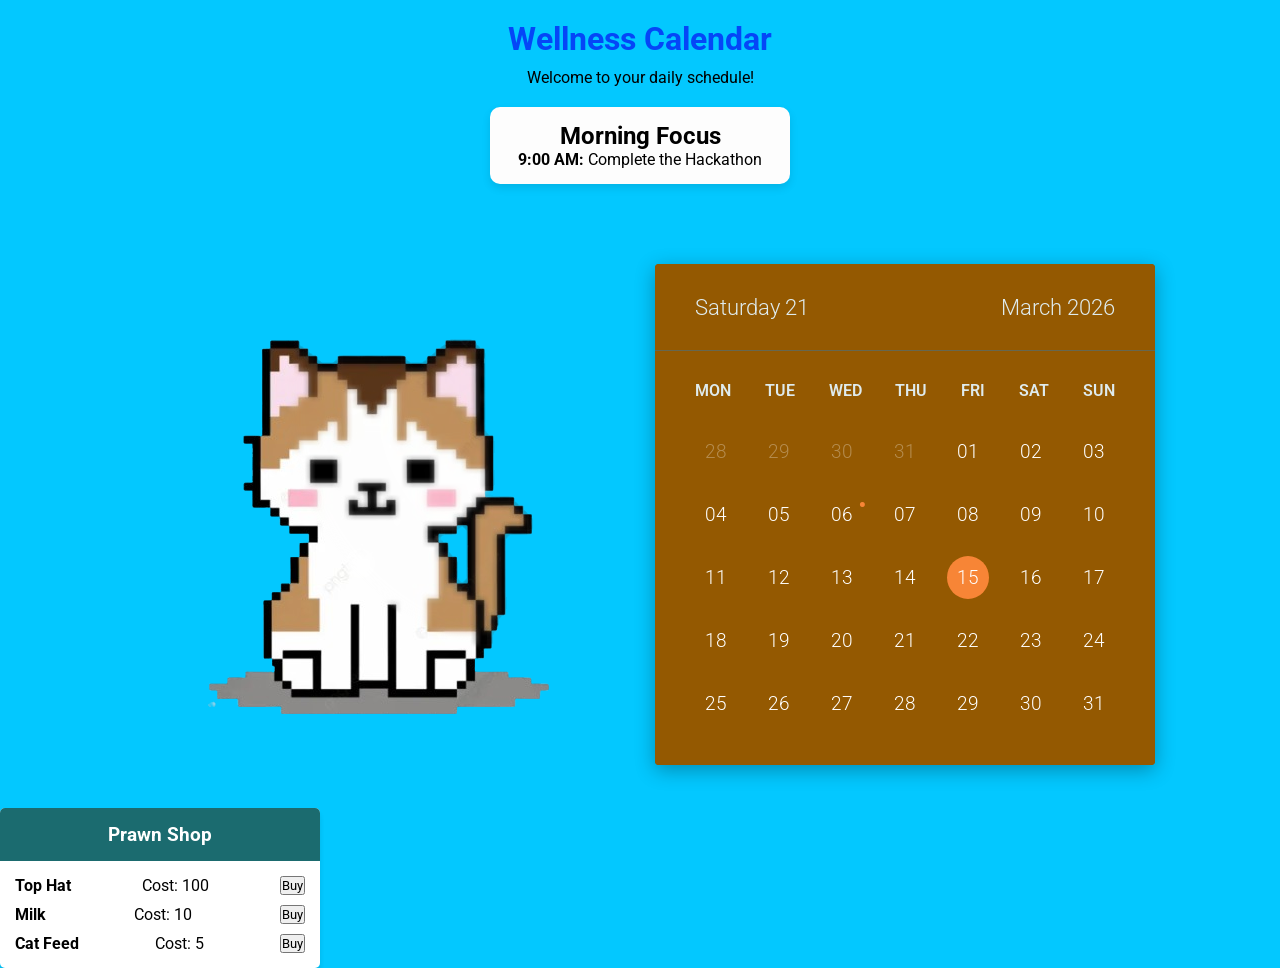
==== Frontend Work/website.html @ a31b895f "uhhh merging the jr and the sr branches into one singular one, hopefully" ====
<!DOCTYPE html>
<html lang="en">
<head>
    <meta charset="UTF-8">
    <meta name="viewport" content="width=device-width, initial-scale=1.0">
    <title>Wellness Calendar</title>
    
    <link href="https://fonts.googleapis.com/css?family=Roboto:300,400,600" rel="stylesheet">
    <link rel="stylesheet" href="https://code.ionicframework.com/ionicons/2.0.1/css/ionicons.min.css">
    <link rel="stylesheet" href="style.css">
</head>
<body>

    <div class="header-section">
        <h1>Wellness Calendar</h1>
        <p>Welcome to your daily schedule!</p>

        <div class="schedule-card">
            <h2>Morning Focus</h2>
            <p><strong>9:00 AM:</strong> Complete the Hackathon </p>
        </div>
 </div>
    <div class="container">
    <div id="box1">
        <img class="style-image" src="/Picture/CUTE CAT.png" alt="Cute cat">
    </div>
        <div class="calendar">
            <div class="front">
                <div class="current-date">
                    <h1>Saturday 21</h1>
                    <h1>March 2026</h1> 
                </div>

                <div class="current-month">
                    <ul class="week-days">
                        <li>MON</li>
                        <li>TUE</li>
                        <li>WED</li>
                        <li>THU</li>
                        <li>FRI</li>
                        <li>SAT</li>
                        <li>SUN</li>
                    </ul>

                    <div class="weeks">
                        <div class="first">
                            <span class="last-month">28</span>
                            <span class="last-month">29</span>
                            <span class="last-month">30</span>
                            <span class="last-month">31</span>
                            <span>01</span>
                            <span>02</span>
                            <span>03</span>
                        </div>

                        <div class="second">
                            <span>04</span>
                            <span>05</span>
                            <span class="event">06</span>
                            <span>07</span>
                            <span>08</span>
                            <span>09</span>
                            <span>10</span>
                        </div>

                        <div class="third">
                            <span>11</span>
                            <span>12</span>
                            <span>13</span>
                            <span>14</span>
                            <span class="active">15</span>
                            <span>16</span>
                            <span>17</span>
                        </div>

                        <div class="fourth">
                            <span>18</span>
                            <span>19</span>
                            <span>20</span>
                            <span>21</span>
                            <span>22</span>
                            <span>23</span>
                            <span>24</span>
                        </div>

                        <div class="fifth">
                            <span>25</span>
                            <span>26</span>
                            <span>27</span>
                            <span>28</span>
                            <span>29</span>
                            <span>30</span>
                            <span>31</span>
                        </div>
                    </div>
                </div>
            </div>

            <div class="back">
                <input placeholder="What's your Goal?">
                <div class="info">
                    <div class="date">
                        <p class="info-date">
                            Date: <span>Mar 21, 2026</span>
                        </p>
                        <p class="info-time">
                            Time: <span>12:00pm</span>
                        </p>
                    </div>
                    <div class="address">
                        <p>
                            Address: <span>PFT </span>
                        </p>
                    </div>
                    <div class="observations">
                        <p>
                            Obj <span>survive 3102</span>
                        </p>
                    </div>
                </div>

                <div class="actions">
                    <button class="save">
                        Save <i class="ion-checkmark"></i>
                    </button>
                    <button class="dismiss">
                        Dismiss <i class="ion-android-close"></i>
                    </button>
                </div>
            </div>
        </div>
    </div>

    <div class="shop-panel-static">
        <div class="shop-header">
        <h3>Prawn Shop</h3>
        </div>
        <div class="shop-items">
            <div class="shop-item">
                <h4>Top Hat</h4>
                <p>Cost: 100</p>
                <button onclick="shopping(0)">Buy</button>
            </div>
            <div class="shop-item">
                <h4>Milk</h4>
                <p>Cost: 10</p>
                <button onclick="shopping(1)">Buy</button>
            </div>
            <div class="shop-item">
                <h4>Cat Feed</h4>
                <p>Cost: 5</p>
                <button onclick="shopping(2)">Buy</button>
            </div>

</div>

    <script src="https://code.jquery.com/jquery-3.6.0.min.js"></script>
    
    <script>
        var app = {
            settings: {
                container: $('.calendar'),
                calendar: $('.front'),
                days: $('.weeks span:not(.last-month)'), // Only click active days
                form: $('.back'),
                input: $('.back input'),
                buttons: $('.back button')
            },

            init: function() {
                // Fixed scope references
                this.bindUIActions();
            },

            swap: function() {
                // The CSS handles the rotation, so we just toggle the class
                this.settings.container.toggleClass('flip');
            },

            bindUIActions: function() {
                var self = this;

                this.settings.days.on('click', function() {
                    self.swap();
                    setTimeout(function() {
                        self.settings.input.focus();
                    }, 400); // Wait for half the flip animation before focusing
                });

                this.settings.buttons.on('click', function() {
                    self.swap();
                });
            }
        }

        $(document).ready(function() {
            app.init();
        });
    

    </script>

    <script>
        let pawpoints = setCurrencyCookie(100);

        

        //list of items in the shop
var shopObj = [
    {
        itemCost : 100,
        itemName : 'Top Hat'
    },      
    {
        itemCost : 10,
        itemName : 'milk'
    },
    {
        itemCost : 5,
        itemName : 'cat feed'
    }
] 

//the function to buy stuff from the Prawn Shop
    function shopping(n)
    {
        let item = shopObj[n];
        let bought = item.subtractCurrency(item.itemCost);
        return getCurrencyCookie();
    }


        for (i =0 ; i < shopObj.length; i++)
        for (property in shopObj[i]) 
        alert( 'shop ' + i + " 's property is " + property +  " and it's value is " + shopObj[i][property])
    </script>
   
</body>
</html>
---- Frontend Work/style.css ----
/* --- General & Wellness Header Styles --- */
        * {
            box-sizing: border-box;
            font-family: 'Roboto', sans-serif;
            list-style: none;
            margin: 0;
            outline: none;
            padding: 0;
        }

        a {
            text-decoration: none;
        }

        body, html {
            height: 100%;
        }

        body {
            background: #03c8ff;
            text-align: center;
        }

        .header-section {
            padding: 20px;
        }

        .header-section h1 {
            color: #0546f7; 
            margin-bottom: 10px;
        }

        .schedule-card {
            background-color: rgb(253, 253, 253);
            padding: 15px;
            border-radius: 10px;
            width: 300px;
            margin: 20px auto;
            box-shadow: 0 4px 8px rgba(0,0,0,0.1);
        }

        /* --- Calendar UI Styles --- */
        .container {
            align-items: flex-start;
            display: flex;
            justify-content: center;
            gap: 30px;
            margin: 40px auto;
            max-width: 950px;
            width:90%;
        
        }
        
            #box1{
                flex: 0 0 140px;
            }
            .styled-image {
                width: 100%;
                height: auto;
                display: block;
                margin: 0;
            }
            .large-border{
                border: 4px solid #1b6b6f;
                padding: 8px;
                background: white;
            }
        
        .calendar {
            flex: 0 0 500px;
            width: 500px;
            background: #955200;
            border-radius: 4px;
            box-shadow: 0 5px 20px rgba(0, 0, 0, .3);
            height: 501px;
            perspective: 1000px;
            transition: transform .9s;
            transform-style: preserve-3d;
            position: relative; /* Added to keep front/back contained */
        }

        /* Front & Back positioning for 3D Flip */
        .front, .back {
            backface-visibility: hidden;
            position: absolute;
            top: 0;
            left: 0;
            width: 100%;
            height: 100%;
            border-radius: 4px;
        }

        /* Front - Calendar */
        .front {
            transform: rotateY(0deg);
            background: #945901;
            z-index: 2;
        }

        .current-date {
            border-bottom: 1px solid rgba(73, 114, 133, .6);
            display: flex;
            justify-content: space-between;
            padding: 30px 40px;
        }

        .current-date h1 {
            color: #dfebed;
            font-size: 1.4em;
            font-weight: 300;
        }

        .week-days {
            color: #dfebed;
            display: flex;
            justify-content: space-between;
            font-weight: 600;
            padding: 30px 40px;
        }

        .weeks {
            color: #fff;
            display: flex;
            flex-direction: column;
            padding: 0 40px;
        }

        .weeks div {
            display: flex;
            font-size: 1.2em;
            font-weight: 300;
            justify-content: space-between;
            margin-bottom: 20px;
            width: 100%;
        }

        .last-month {
            opacity: .3;
        }

        .weeks span {
            padding: 10px;
            transition: all 0.2s;
        }

        .weeks span.active {
            background: #f78536;
            border-radius: 50%;
        }

        .weeks span:not(.last-month):hover {
            cursor: pointer;
            font-weight: 600;
            color: #f78536;
        }

        .event {
            position: relative;
        }

        .event:after {
            content: '•';
            color: #f78536;
            font-size: 1.4em;
            position: absolute;
            right: -4px;
            top: -4px;
        }

        /* Back - Event form */
        .back {
            transform: rotateY(180deg);
            background: #2b4450;
        }

        .back input {
            background: none;
            border: none;
            border-bottom: 1px solid rgba(73, 114, 133, .6);
            color: #dfebed;
            font-size: 1.4em;
            font-weight: 300;
            padding: 30px 40px;
            width: 100%;
        }

        .info {
            color: #dfebed;
            display: flex;
            flex-direction: column;
            font-weight: 600;
            font-size: 1.2em;
            padding: 30px 40px;
            text-align: left;
        }

        .info div:not(.observations) {
            margin-bottom: 40px;
        }

        .info span {
            font-weight: 300;
        }

        .info .date {
            display: flex;
            justify-content: space-between;
        }

        .info .date p {
            width: 50%;
        }

        .info .address p {
            width: 100%;
        }

        .actions {
            bottom: 0;
            border-top: 1px solid rgba(73, 114, 133, .6);
            display: flex;
            justify-content: space-between;
            position: absolute;
            width: 100%;
        }

        .actions button {
            background: none;
            border: 0;
            color: #fff;
            font-weight: 600;
            letter-spacing: 3px;
            margin: 0;
            padding: 30px 0;
            text-transform: uppercase;
            width: 50%;
            transition: background 0.3s;
        }

        .actions button:first-of-type {
            border-right: 1px solid rgba(73, 114, 133, .6);
        }

        .actions button:hover {
            background: #497285;
            cursor: pointer;
        }

        .actions button:active {
            background: #5889a0;
            outline: none;
        }

        /* Flip animation trigger */
        .calendar.flip {
            transform: rotateY(180deg);
        }
        .styled-image {
        width: 90%;
        height: auto; /* Maintains aspect ratio */
        margin: 10px;
        }

        /*new stuff for the CSS file*/
        .container2{
            display: flex;
            justify-content: center;
            gap: 30px;
            flex-wrap: wrap;
            margin-top: 30px;
        }

        .shop-panel-static{

           
            width: 320px;
            background: #fff;
            border-radius: 5px;
            box-shadow: 0 5px 5px rgba(0, 0, 0, 0.1);
            font-family: 'roboto', sans-serif;
            overflow: hidden;
        }

        .shop-header{
            background: #1b6b6f;
            color: #fff;
            padding: 15px;
            text-align: center;
        }

        .shop-header h3{
            margin: 0;
            font-size: 1.2rem;
        }

        .shop-items{
            padding: 15px;
        }
        /* individual item*/
        .shop-item{
            display: flex;
            justify-content: space-between;
            align-items: center;
            margin-bottom: 10px;
        }

        .shop-item:last-child{
            margin-bottom: 0;
        }

        .item-info{
            display: flex;
            flex-direction: column;
        }

        .item-name{
            font-weight: 600;
            font-size: 1rem;
        }
        .item-price{
            color: #888;
            font-size: 0.9rem;
            margin-top: 3px;
        }

        /*buy button ui*/
        .buy-button{
            background: #1b6b6f;
            color: #fff;
            border: none;
            padding: 8px 12px;
            border-radius: 3px;
            cursor: pointer;
            transition: background 0.3s;
        }

        /*counter for pawpoints*/
        .wallet-display{
            background: #fff;
            color: #1b6b6f;
            padding: 10px 15px;
            border-radius: 5px;
            font-weight: 600;
            font-size: 1rem;
            margin-bottom: 20px;
        }

        .wallet-label{
            color: #888;
            font-size: 0.9rem;
            margin-bottom: 5px;
        }

        .wallet-amount{
            color: #1b6b6f;
            font-size: 1.2rem;
            font-weight: 700;
        }
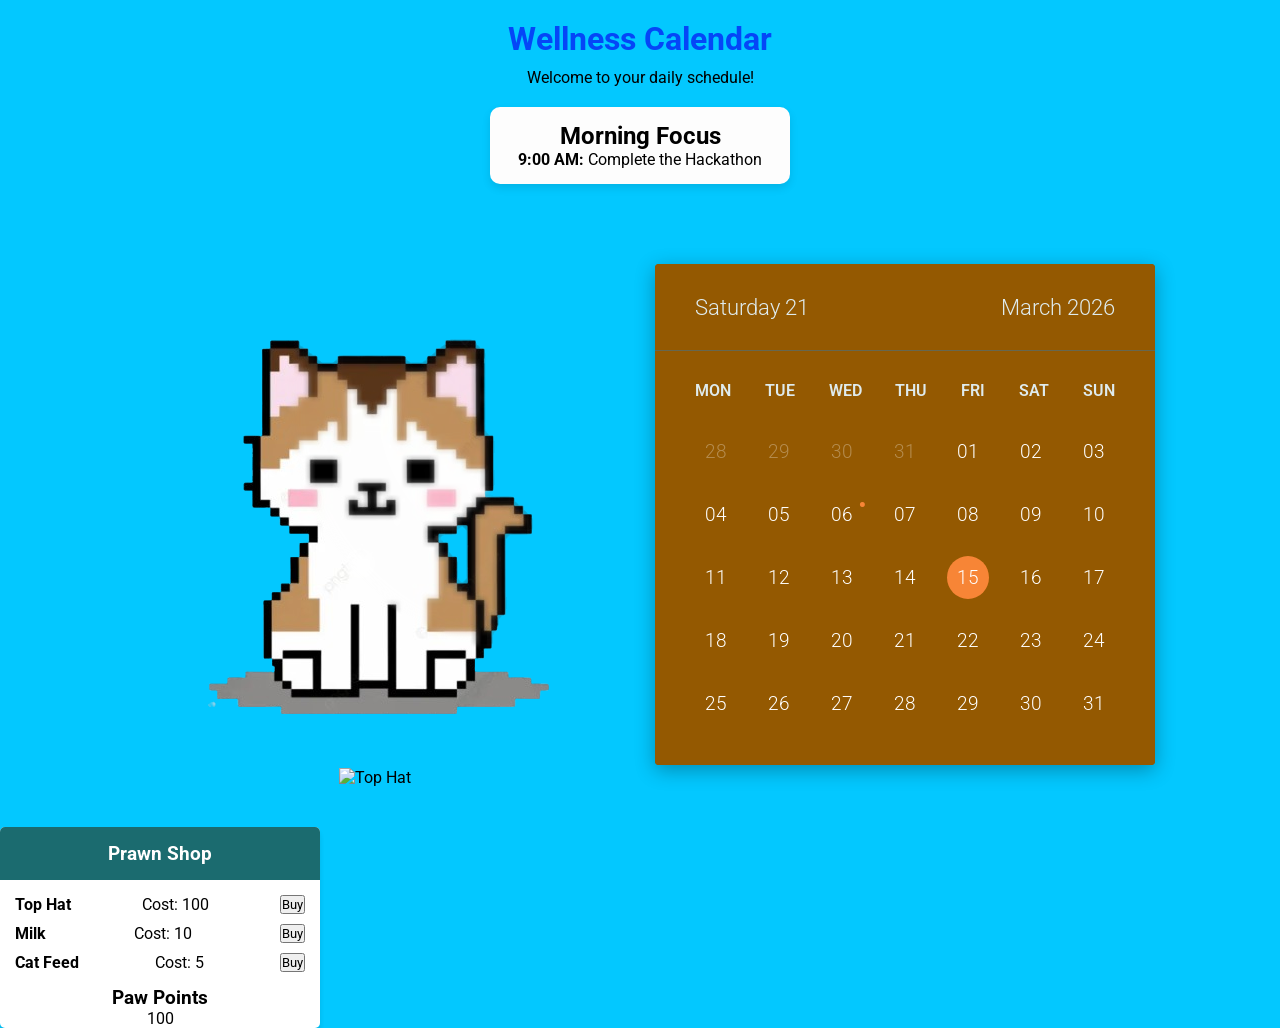
==== commit aad47f7f: "uhh overwrite fuck the hat" ====
--- a/Frontend Work/website.html
+++ b/Frontend Work/website.html
@@ -21,9 +21,12 @@
         </div>
  </div>
     <div class="container">
-    <div id="box1">
+    <div id="box1" class ="cat-wrapper">
         <img class="style-image" src="/Picture/CUTE CAT.png" alt="Cute cat">
+    
+        <img id="the-top-hat" src="/Picture/tophat.png" alt="Top Hat" class="hidden-hat">
     </div>
+
         <div class="calendar">
             <div class="front">
                 <div class="current-date">
@@ -135,6 +138,7 @@
         <div class="shop-header">
         <h3>Prawn Shop</h3>
         </div>
+
         <div class="shop-items">
             <div class="shop-item">
                 <h4>Top Hat</h4>
@@ -152,6 +156,15 @@
                 <button onclick="shopping(2)">Buy</button>
             </div>
 
+</div>
+
+<div class="pawpoints-counter-static">
+    <div class="pawpoints-header">
+        <h3>Paw Points</h3>
+    </div>
+    <div class="pawpoints-content">
+        <span id="pawpoints-display">100</span>
+    </div>
 </div>
 
     <script src="https://code.jquery.com/jquery-3.6.0.min.js"></script>
@@ -201,9 +214,56 @@
     </script>
 
     <script>
-        let pawpoints = setCurrencyCookie(100);
 
         
+// set the cookie value
+    function setCurrencyCookie(value) {
+        // Expires in 7 days
+        let date = new Date();
+        date.setTime(date.getTime() + (7 * 24 * 60 * 60 * 1000));
+        document.cookie = "myCurrency=" + value + "; expires=" + date.toUTCString() + "; path=/";
+    }
+//get the cookie value
+    function getCurrencyCookie(){
+        let name = "myCurrency=";
+        let decodedCookie = decodeURIComponent(document.cookie);
+        let ca = decodedCookie.split(';');
+        for(let i = 0; i < ca.length; i++){
+            let c = ca[i];
+            while (c.charAt(0) === ' '){
+                c = c.substring(1);
+            }
+            if (c.indexOf(name) === 0){
+                return c.substring(name.length, c.length);
+            }
+        }
+        return "";
+    }
+
+//add more money to the cookie
+    function addCurrency(amount){
+        let currentCurrency = getCurrencyCookie("currency")
+        setCurrencyCookie(currentCurrency + amount)
+        updateDisplay();
+    }
+//subtract money from cookie
+    function subtractCurrency(amount){
+        let currentCurrency = getCurrencyCookie("currency")
+        setCurrencyCookie(currentCurrency - amount);
+        updateDisplay();
+    }
+//update the display of the currency
+    function updateDisplay(){
+        document.getElementById("pawpoints-display").innerHTML = getCurrencyCookie("currency");
+    }
+
+    </script>
+
+    <script>
+        if(getCurrencyCookie() == "") {
+            setCurrencyCookie(100);
+        }
+
 
         //list of items in the shop
 var shopObj = [
@@ -224,8 +284,21 @@
 //the function to buy stuff from the Prawn Shop
     function shopping(n)
     {
+        alert("You clicked the buy button for " + n + "!");
         let item = shopObj[n];
-        let bought = item.subtractCurrency(item.itemCost);
+        currentBalance = Number(getCurrencyCookie());
+        if(currentBalance >= item.itemCost)
+        {   
+            subtractCurrency(item.itemCost);
+            document.getElementById("pawpoints-display").innerHTML = getCurrencyCookie();
+            alert("You bought " + item.itemName + " for " + item.itemCost + " paw points! You have " + getCurrencyCookie() + " paw points left.");
+            if(n == 0){
+                document.getElementById("the-top-hat").classList.remove("hidden-hat");
+            }
+        }
+        else{
+            alert("You don't have enough paw points to buy" + item.itemName + "!" + "Do your daily tasks!");
+        }
         return getCurrencyCookie();
     }
 
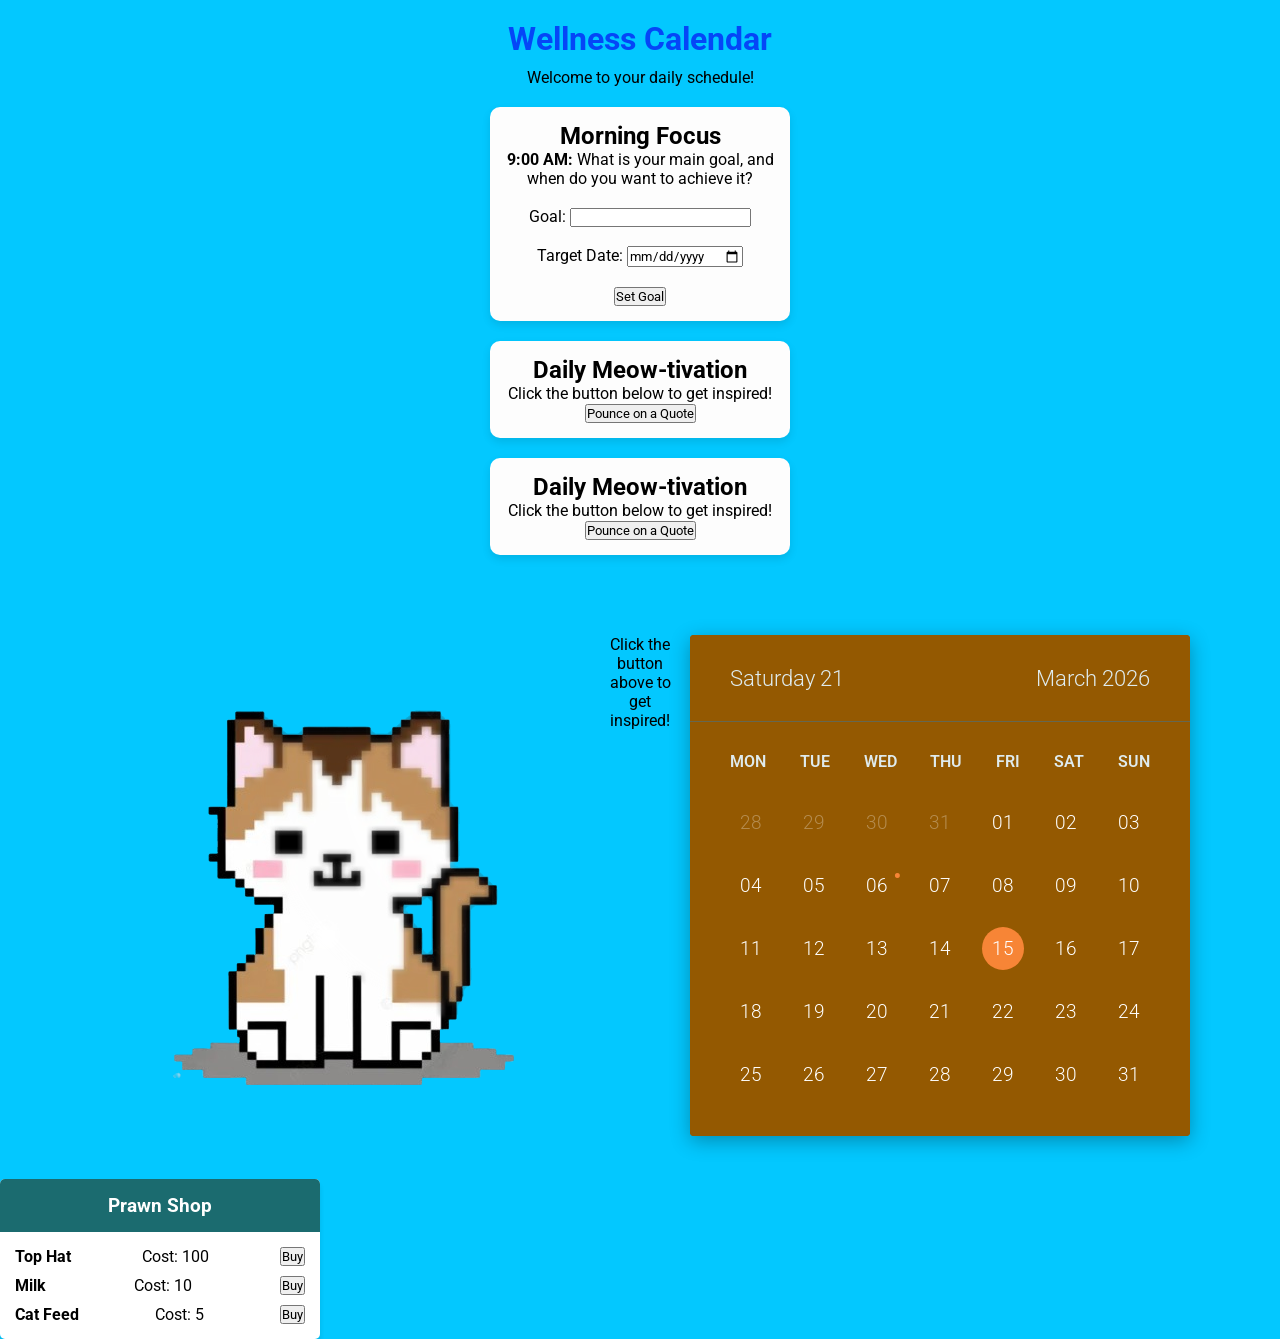
==== commit 2b542b75: "Merge branch 'main' into Zachary-Nguyen" ====
--- a/Frontend Work/website.html
+++ b/Frontend Work/website.html
@@ -1,3 +1,4 @@
+
 <!DOCTYPE html>
 <html lang="en">
 <head>
@@ -17,16 +18,36 @@
 
         <div class="schedule-card">
             <h2>Morning Focus</h2>
-            <p><strong>9:00 AM:</strong> Complete the Hackathon </p>
+            <p><strong>9:00 AM:</strong> What is your main goal, and when do you want to achieve it? </p><br>
+                <label> Goal: 
+                    <input type="text" name="goal"> </label>
+                <br><br>
+                <label> Target Date: </label>
+                <input type="date" id="goalDateInput">
+                <br><br>
+                <button onclick="setGoal()">Set Goal</button>
+        </div>
+
+        <div class="schedule-card">
+            <h2>Daily Meow-tivation</h2>
+            Click the button below to get inspired!
+            <button onclick="speakRandomQuote()">Pounce on a Quote</button>
+        </div>
+        
+        <div class="schedule-card">
+            <h2>Daily Meow-tivation</h2>
+            <p id="quote">Click the button below to get inspired!</p>
+            <button onclick="speakRandomQuote()">Pounce on a Quote</button>
         </div>
  </div>
     <div class="container">
-    <div id="box1" class ="cat-wrapper">
+    <div id="box1">
         <img class="style-image" src="/Picture/CUTE CAT.png" alt="Cute cat">
-    
-        <img id="the-top-hat" src="/Picture/tophat.png" alt="Top Hat" class="hidden-hat">
     </div>
-
+    <!-- Fixed chat Quote words to be in the Chat bubble -->
+    <div class="chat-bubble">
+         <p id="quote">Click the button above to get inspired!</p>
+    </div>
         <div class="calendar">
             <div class="front">
                 <div class="current-date">
@@ -138,7 +159,6 @@
         <div class="shop-header">
         <h3>Prawn Shop</h3>
         </div>
-
         <div class="shop-items">
             <div class="shop-item">
                 <h4>Top Hat</h4>
@@ -156,15 +176,6 @@
                 <button onclick="shopping(2)">Buy</button>
             </div>
 
-</div>
-
-<div class="pawpoints-counter-static">
-    <div class="pawpoints-header">
-        <h3>Paw Points</h3>
-    </div>
-    <div class="pawpoints-content">
-        <span id="pawpoints-display">100</span>
-    </div>
 </div>
 
     <script src="https://code.jquery.com/jquery-3.6.0.min.js"></script>
@@ -214,56 +225,9 @@
     </script>
 
     <script>
+        let pawpoints = setCurrencyCookie(100);
 
         
-// set the cookie value
-    function setCurrencyCookie(value) {
-        // Expires in 7 days
-        let date = new Date();
-        date.setTime(date.getTime() + (7 * 24 * 60 * 60 * 1000));
-        document.cookie = "myCurrency=" + value + "; expires=" + date.toUTCString() + "; path=/";
-    }
-//get the cookie value
-    function getCurrencyCookie(){
-        let name = "myCurrency=";
-        let decodedCookie = decodeURIComponent(document.cookie);
-        let ca = decodedCookie.split(';');
-        for(let i = 0; i < ca.length; i++){
-            let c = ca[i];
-            while (c.charAt(0) === ' '){
-                c = c.substring(1);
-            }
-            if (c.indexOf(name) === 0){
-                return c.substring(name.length, c.length);
-            }
-        }
-        return "";
-    }
-
-//add more money to the cookie
-    function addCurrency(amount){
-        let currentCurrency = getCurrencyCookie("currency")
-        setCurrencyCookie(currentCurrency + amount)
-        updateDisplay();
-    }
-//subtract money from cookie
-    function subtractCurrency(amount){
-        let currentCurrency = getCurrencyCookie("currency")
-        setCurrencyCookie(currentCurrency - amount);
-        updateDisplay();
-    }
-//update the display of the currency
-    function updateDisplay(){
-        document.getElementById("pawpoints-display").innerHTML = getCurrencyCookie("currency");
-    }
-
-    </script>
-
-    <script>
-        if(getCurrencyCookie() == "") {
-            setCurrencyCookie(100);
-        }
-
 
         //list of items in the shop
 var shopObj = [
@@ -284,21 +248,8 @@
 //the function to buy stuff from the Prawn Shop
     function shopping(n)
     {
-        alert("You clicked the buy button for " + n + "!");
         let item = shopObj[n];
-        currentBalance = Number(getCurrencyCookie());
-        if(currentBalance >= item.itemCost)
-        {   
-            subtractCurrency(item.itemCost);
-            document.getElementById("pawpoints-display").innerHTML = getCurrencyCookie();
-            alert("You bought " + item.itemName + " for " + item.itemCost + " paw points! You have " + getCurrencyCookie() + " paw points left.");
-            if(n == 0){
-                document.getElementById("the-top-hat").classList.remove("hidden-hat");
-            }
-        }
-        else{
-            alert("You don't have enough paw points to buy" + item.itemName + "!" + "Do your daily tasks!");
-        }
+        let bought = item.subtractCurrency(item.itemCost);
         return getCurrencyCookie();
     }
 
@@ -309,4 +260,4 @@
     </script>
    
 </body>
-</html>+</html>
--- a/Frontend Work/style.css
+++ b/Frontend Work/style.css
@@ -1,3 +1,4 @@
+
 
         /* --- General & Wellness Header Styles --- */
         * {
@@ -41,13 +42,15 @@
         }
 
         /* --- Calendar UI Styles --- */
+        /* Container for calendar and image */
+        /* Changed container alignment for chat bubble */
         .container {
             align-items: flex-start;
             display: flex;
             justify-content: center;
-            gap: 30px;
+            gap: 10px;
             margin: 40px auto;
-            max-width: 950px;
+            max-width: 1100px;
             width:90%;
         
         }
@@ -357,4 +360,4 @@
             font-size: 1.2rem;
             font-weight: 700;
         }
-  +  
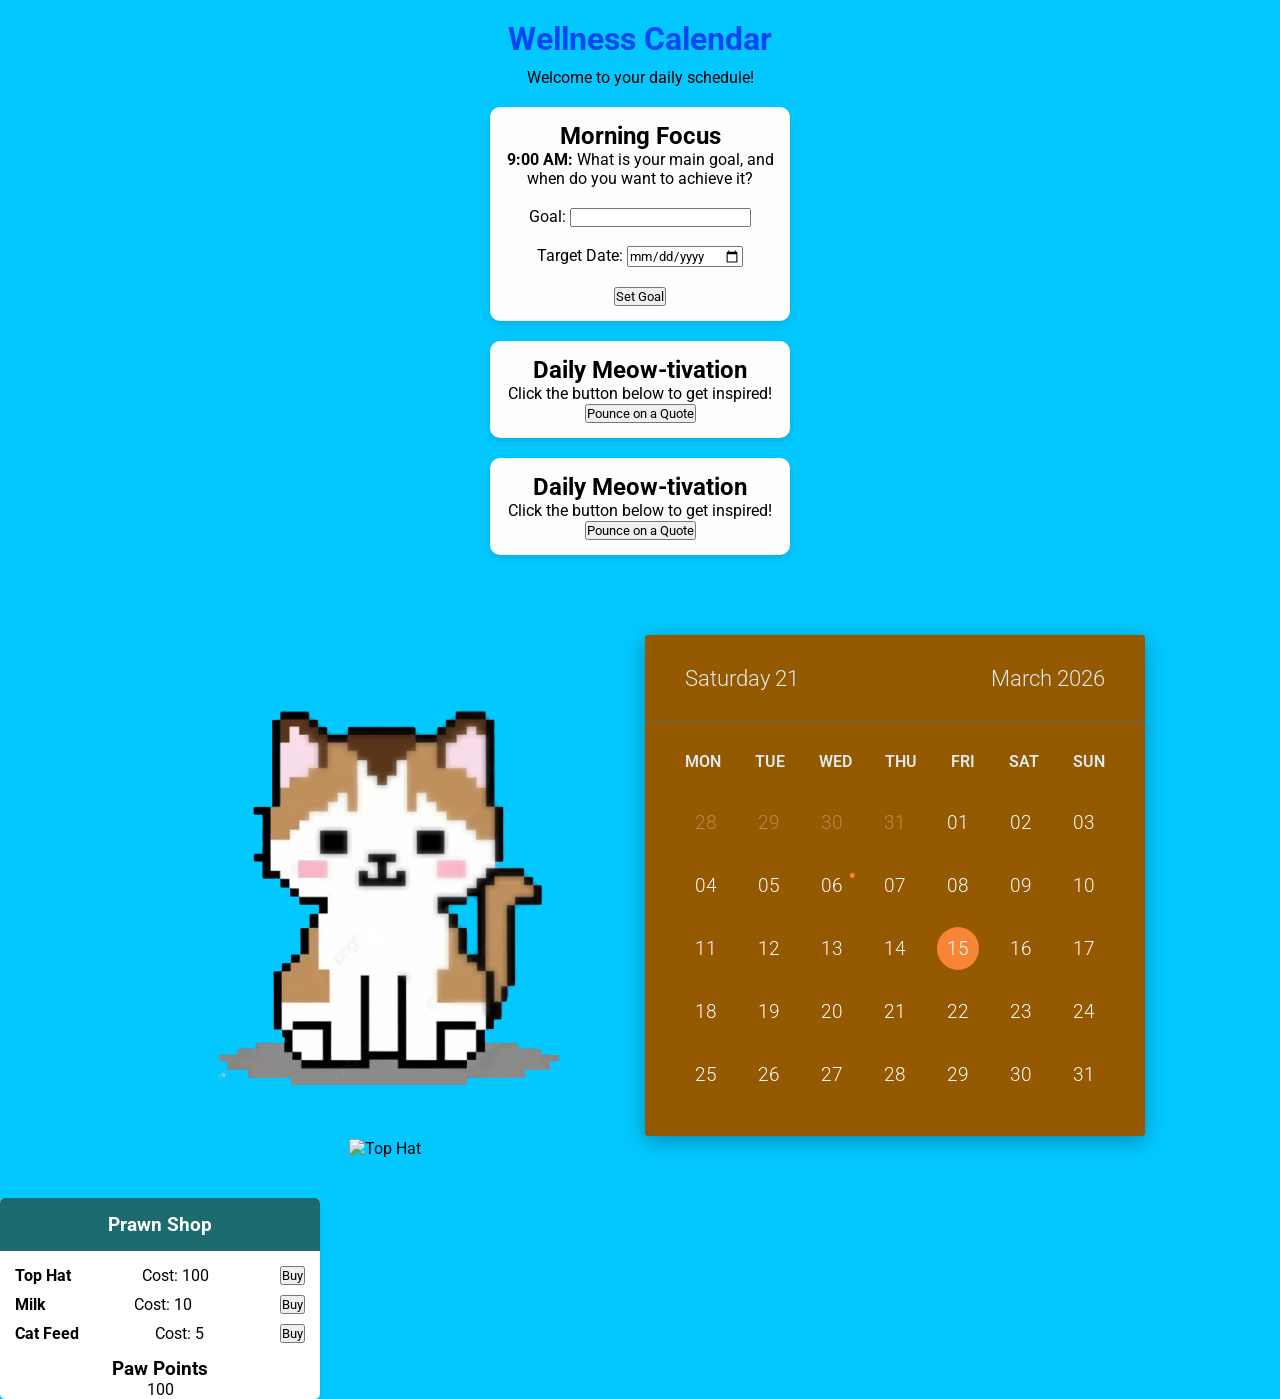
==== commit caab58fc: "Merge branch 'main' into Zachary,-jr" ====
--- a/Frontend Work/website.html
+++ b/Frontend Work/website.html
@@ -41,13 +41,12 @@
         </div>
  </div>
     <div class="container">
-    <div id="box1">
+    <div id="box1" class ="cat-wrapper">
         <img class="style-image" src="/Picture/CUTE CAT.png" alt="Cute cat">
+    
+        <img id="the-top-hat" src="/Picture/tophat.png" alt="Top Hat" class="hidden-hat">
     </div>
-    <!-- Fixed chat Quote words to be in the Chat bubble -->
-    <div class="chat-bubble">
-         <p id="quote">Click the button above to get inspired!</p>
-    </div>
+
         <div class="calendar">
             <div class="front">
                 <div class="current-date">
@@ -159,6 +158,7 @@
         <div class="shop-header">
         <h3>Prawn Shop</h3>
         </div>
+
         <div class="shop-items">
             <div class="shop-item">
                 <h4>Top Hat</h4>
@@ -176,6 +176,15 @@
                 <button onclick="shopping(2)">Buy</button>
             </div>
 
+</div>
+
+<div class="pawpoints-counter-static">
+    <div class="pawpoints-header">
+        <h3>Paw Points</h3>
+    </div>
+    <div class="pawpoints-content">
+        <span id="pawpoints-display">100</span>
+    </div>
 </div>
 
     <script src="https://code.jquery.com/jquery-3.6.0.min.js"></script>
@@ -225,9 +234,56 @@
     </script>
 
     <script>
-        let pawpoints = setCurrencyCookie(100);
 
         
+// set the cookie value
+    function setCurrencyCookie(value) {
+        // Expires in 7 days
+        let date = new Date();
+        date.setTime(date.getTime() + (7 * 24 * 60 * 60 * 1000));
+        document.cookie = "myCurrency=" + value + "; expires=" + date.toUTCString() + "; path=/";
+    }
+//get the cookie value
+    function getCurrencyCookie(){
+        let name = "myCurrency=";
+        let decodedCookie = decodeURIComponent(document.cookie);
+        let ca = decodedCookie.split(';');
+        for(let i = 0; i < ca.length; i++){
+            let c = ca[i];
+            while (c.charAt(0) === ' '){
+                c = c.substring(1);
+            }
+            if (c.indexOf(name) === 0){
+                return c.substring(name.length, c.length);
+            }
+        }
+        return "";
+    }
+
+//add more money to the cookie
+    function addCurrency(amount){
+        let currentCurrency = getCurrencyCookie("currency")
+        setCurrencyCookie(currentCurrency + amount)
+        updateDisplay();
+    }
+//subtract money from cookie
+    function subtractCurrency(amount){
+        let currentCurrency = getCurrencyCookie("currency")
+        setCurrencyCookie(currentCurrency - amount);
+        updateDisplay();
+    }
+//update the display of the currency
+    function updateDisplay(){
+        document.getElementById("pawpoints-display").innerHTML = getCurrencyCookie("currency");
+    }
+
+    </script>
+
+    <script>
+        if(getCurrencyCookie() == "") {
+            setCurrencyCookie(100);
+        }
+
 
         //list of items in the shop
 var shopObj = [
@@ -248,8 +304,21 @@
 //the function to buy stuff from the Prawn Shop
     function shopping(n)
     {
+        alert("You clicked the buy button for " + n + "!");
         let item = shopObj[n];
-        let bought = item.subtractCurrency(item.itemCost);
+        currentBalance = Number(getCurrencyCookie());
+        if(currentBalance >= item.itemCost)
+        {   
+            subtractCurrency(item.itemCost);
+            document.getElementById("pawpoints-display").innerHTML = getCurrencyCookie();
+            alert("You bought " + item.itemName + " for " + item.itemCost + " paw points! You have " + getCurrencyCookie() + " paw points left.");
+            if(n == 0){
+                document.getElementById("the-top-hat").classList.remove("hidden-hat");
+            }
+        }
+        else{
+            alert("You don't have enough paw points to buy" + item.itemName + "!" + "Do your daily tasks!");
+        }
         return getCurrencyCookie();
     }
 
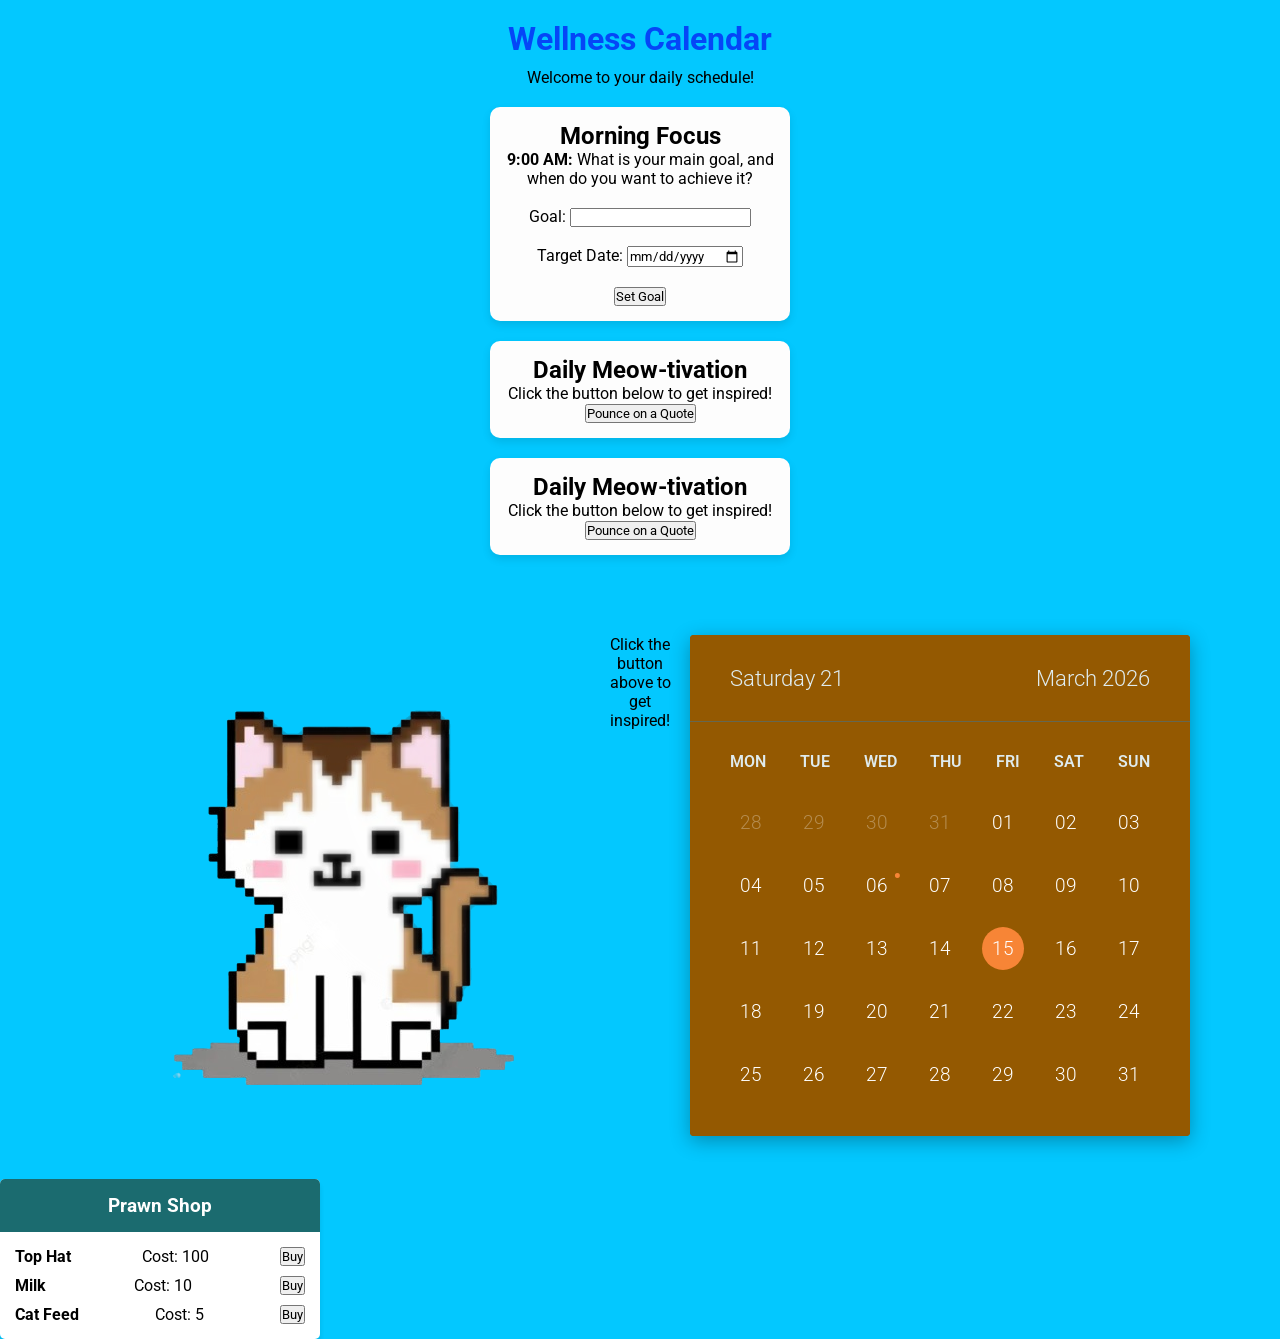
==== commit 012bb97a: "fix website.html functionality" ====
--- a/Frontend Work/website.html
+++ b/Frontend Work/website.html
@@ -39,14 +39,15 @@
             <p id="quote">Click the button below to get inspired!</p>
             <button onclick="speakRandomQuote()">Pounce on a Quote</button>
         </div>
- </div>
+    </div>
     <div class="container">
-    <div id="box1" class ="cat-wrapper">
+    <div id="box1">
         <img class="style-image" src="/Picture/CUTE CAT.png" alt="Cute cat">
-    
-        <img id="the-top-hat" src="/Picture/tophat.png" alt="Top Hat" class="hidden-hat">
-    </div>
-
+    </div>
+    <!-- Fixed chat Quote words to be in the Chat bubble -->
+    <div class="chat-bubble">
+         <p id="quote">Click the button above to get inspired!</p>
+    </div>
         <div class="calendar">
             <div class="front">
                 <div class="current-date">
@@ -158,7 +159,6 @@
         <div class="shop-header">
         <h3>Prawn Shop</h3>
         </div>
-
         <div class="shop-items">
             <div class="shop-item">
                 <h4>Top Hat</h4>
@@ -176,15 +176,6 @@
                 <button onclick="shopping(2)">Buy</button>
             </div>
 
-</div>
-
-<div class="pawpoints-counter-static">
-    <div class="pawpoints-header">
-        <h3>Paw Points</h3>
-    </div>
-    <div class="pawpoints-content">
-        <span id="pawpoints-display">100</span>
-    </div>
 </div>
 
     <script src="https://code.jquery.com/jquery-3.6.0.min.js"></script>
@@ -229,104 +220,8 @@
         $(document).ready(function() {
             app.init();
         });
-    
-
-    </script>
-
-    <script>
-
-        
-// set the cookie value
-    function setCurrencyCookie(value) {
-        // Expires in 7 days
-        let date = new Date();
-        date.setTime(date.getTime() + (7 * 24 * 60 * 60 * 1000));
-        document.cookie = "myCurrency=" + value + "; expires=" + date.toUTCString() + "; path=/";
-    }
-//get the cookie value
-    function getCurrencyCookie(){
-        let name = "myCurrency=";
-        let decodedCookie = decodeURIComponent(document.cookie);
-        let ca = decodedCookie.split(';');
-        for(let i = 0; i < ca.length; i++){
-            let c = ca[i];
-            while (c.charAt(0) === ' '){
-                c = c.substring(1);
-            }
-            if (c.indexOf(name) === 0){
-                return c.substring(name.length, c.length);
-            }
-        }
-        return "";
-    }
-
-//add more money to the cookie
-    function addCurrency(amount){
-        let currentCurrency = getCurrencyCookie("currency")
-        setCurrencyCookie(currentCurrency + amount)
-        updateDisplay();
-    }
-//subtract money from cookie
-    function subtractCurrency(amount){
-        let currentCurrency = getCurrencyCookie("currency")
-        setCurrencyCookie(currentCurrency - amount);
-        updateDisplay();
-    }
-//update the display of the currency
-    function updateDisplay(){
-        document.getElementById("pawpoints-display").innerHTML = getCurrencyCookie("currency");
-    }
-
-    </script>
-
-    <script>
-        if(getCurrencyCookie() == "") {
-            setCurrencyCookie(100);
-        }
-
-
-        //list of items in the shop
-var shopObj = [
-    {
-        itemCost : 100,
-        itemName : 'Top Hat'
-    },      
-    {
-        itemCost : 10,
-        itemName : 'milk'
-    },
-    {
-        itemCost : 5,
-        itemName : 'cat feed'
-    }
-] 
-
-//the function to buy stuff from the Prawn Shop
-    function shopping(n)
-    {
-        alert("You clicked the buy button for " + n + "!");
-        let item = shopObj[n];
-        currentBalance = Number(getCurrencyCookie());
-        if(currentBalance >= item.itemCost)
-        {   
-            subtractCurrency(item.itemCost);
-            document.getElementById("pawpoints-display").innerHTML = getCurrencyCookie();
-            alert("You bought " + item.itemName + " for " + item.itemCost + " paw points! You have " + getCurrencyCookie() + " paw points left.");
-            if(n == 0){
-                document.getElementById("the-top-hat").classList.remove("hidden-hat");
-            }
-        }
-        else{
-            alert("You don't have enough paw points to buy" + item.itemName + "!" + "Do your daily tasks!");
-        }
-        return getCurrencyCookie();
-    }
-
-
-        for (i =0 ; i < shopObj.length; i++)
-        for (property in shopObj[i]) 
-        alert( 'shop ' + i + " 's property is " + property +  " and it's value is " + shopObj[i][property])
-    </script>
-   
+    </script>  
+    <script src="../catQuotes.js"></script>
+    <script src="./website.js"></script>   
 </body>
 </html>
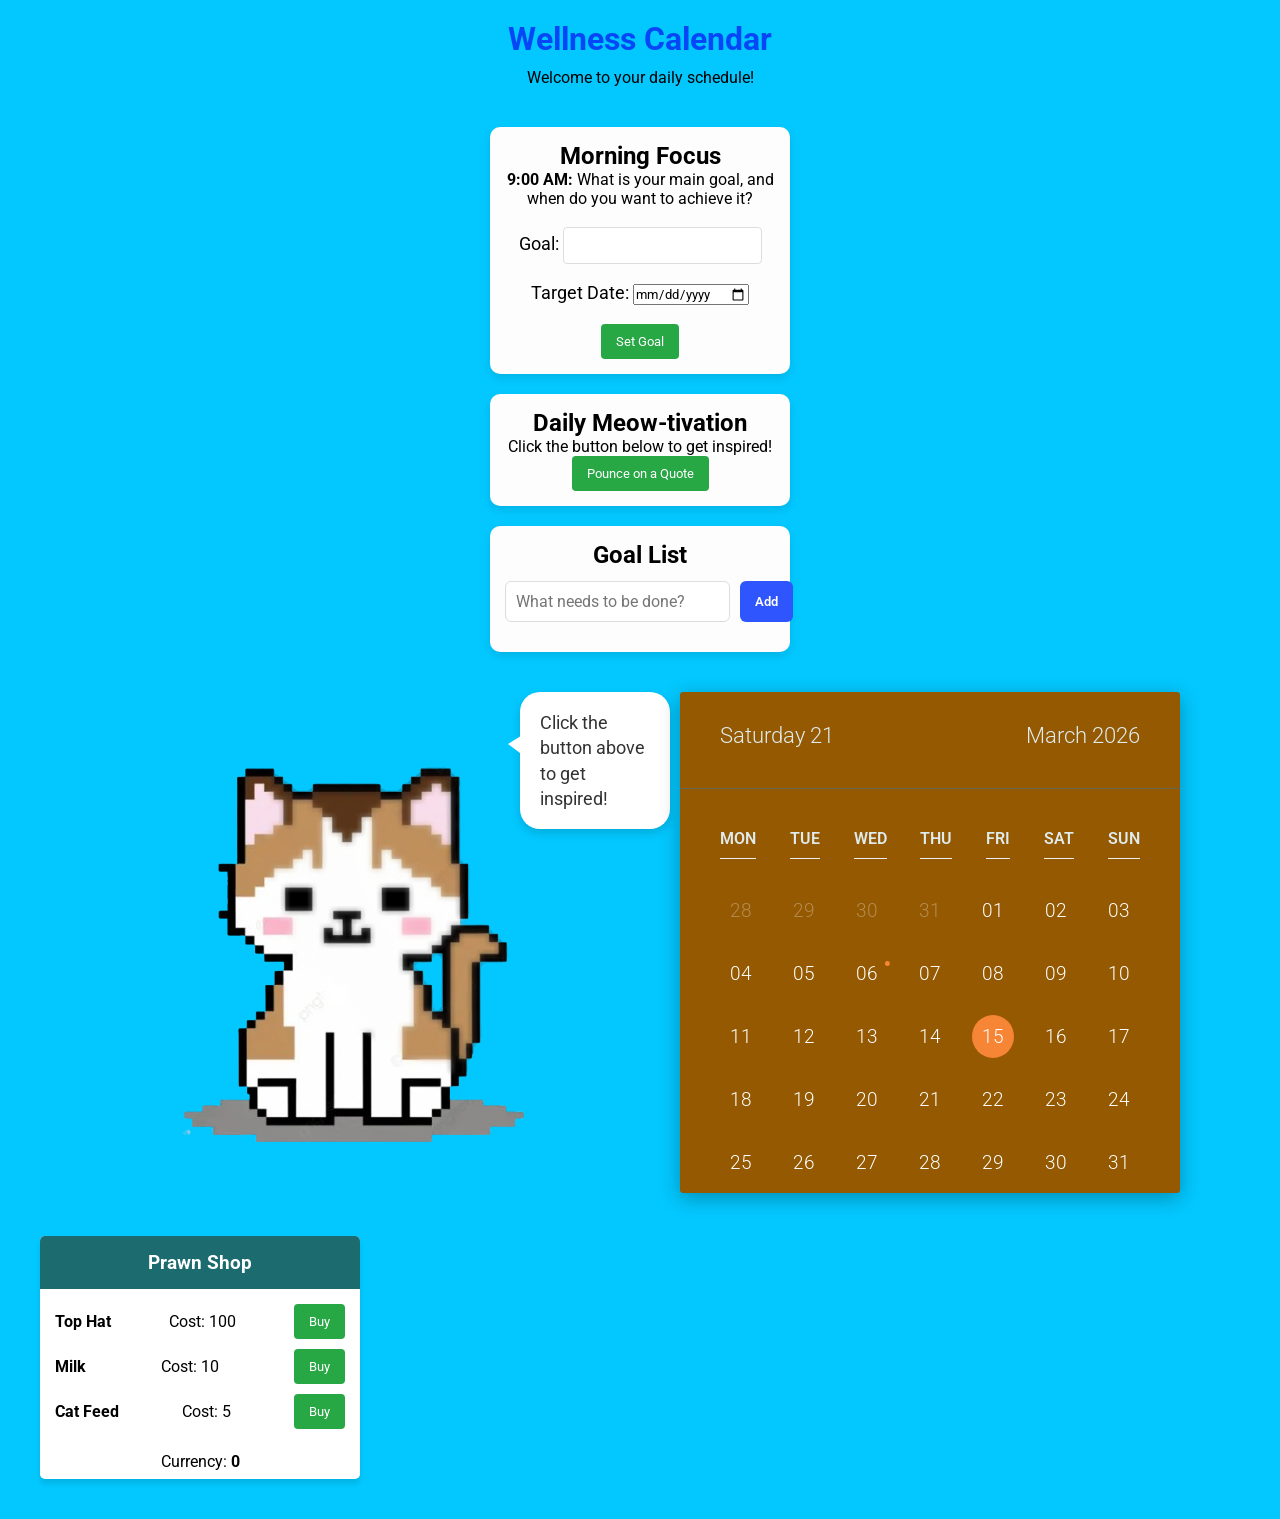
==== commit b2e32bd5: "Added Tasks" ====
--- a/Frontend Work/website.html
+++ b/Frontend Work/website.html
@@ -11,13 +11,16 @@
     <link rel="stylesheet" href="style.css">
 </head>
 <body>
-
+<script src="Newtask.js"></script>
     <div class="header-section">
         <h1>Wellness Calendar</h1>
         <p>Welcome to your daily schedule!</p>
-
+        
+        <div class="header-section">
+
+        <div class="header-card">
         <div class="schedule-card">
-            <h2>Morning Focus</h2>
+            <h2>Morning Focus</h2> 
             <p><strong>9:00 AM:</strong> What is your main goal, and when do you want to achieve it? </p><br>
                 <label> Goal: 
                     <input type="text" name="goal"> </label>
@@ -27,20 +30,27 @@
                 <br><br>
                 <button onclick="setGoal()">Set Goal</button>
         </div>
+    </div>
 
         <div class="schedule-card">
             <h2>Daily Meow-tivation</h2>
             Click the button below to get inspired!
             <button onclick="speakRandomQuote()">Pounce on a Quote</button>
         </div>
-        
-        <div class="schedule-card">
-            <h2>Daily Meow-tivation</h2>
-            <p id="quote">Click the button below to get inspired!</p>
-            <button onclick="speakRandomQuote()">Pounce on a Quote</button>
-        </div>
-    </div>
-    <div class="container">
+        <!-- New Task added -->
+        <div class="schedule-card task-card">
+        <h2>Goal List</h2>
+
+        <div class="input-section">
+            <input type="text" id="taskInput" placeholder="What needs to be done?">
+            <button id="addBtn">Add</button>
+        </div>
+
+        <ul id="checklist"></ul>
+    </div>
+
+    
+    <div class="container"> 
     <div id="box1">
         <img class="style-image" src="/Picture/CUTE CAT.png" alt="Cute cat">
     </div>
@@ -157,7 +167,7 @@
 
     <div class="shop-panel-static">
         <div class="shop-header">
-        <h3>Prawn Shop</h3>
+            <h3>Prawn Shop</h3>
         </div>
         <div class="shop-items">
             <div class="shop-item">
@@ -175,8 +185,10 @@
                 <p>Cost: 5</p>
                 <button onclick="shopping(2)">Buy</button>
             </div>
-
-</div>
+        </div>
+        <div id="currency-container">
+            <p>Currency: <span id="currencyDisplay">0</span></p>
+        </div>
 
     <script src="https://code.jquery.com/jquery-3.6.0.min.js"></script>
     
--- a/Frontend Work/style.css
+++ b/Frontend Work/style.css
@@ -1,363 +1,567 @@
-
-
-        /* --- General & Wellness Header Styles --- */
-        * {
-            box-sizing: border-box;
-            font-family: 'Roboto', sans-serif;
-            list-style: none;
+/* --- General & Wellness Header Styles --- */
+* {
+    box-sizing: border-box;
+    font-family: 'Roboto', sans-serif;
+    list-style: none;
+    margin: 0;
+    outline: none;
+    padding: 0;
+}
+
+a {
+    text-decoration: none;
+}
+
+body, html {
+    height: 100%;
+}
+
+body {
+    background: #03c8ff;
+    text-align: center;
+}
+
+.header-section {
+    padding: 20px;
+}
+
+.header-section h1 {
+    color: #0546f7; 
+    margin-bottom: 10px;
+}
+
+.schedule-card {
+    background-color: rgb(253, 253, 253);
+    padding: 15px;
+    border-radius: 10px;
+    width: 300px;
+    margin: 20px auto;
+    box-shadow: 0 4px 8px rgba(0,0,0,0.1);
+}
+
+/* --- Calendar UI Styles --- */
+/* Container for calendar and image */
+/* Changed container alignment for chat bubble */
+.container {
+    align-items: flex-start;
+    display: flex;
+    justify-content: center;
+    gap: 10px;
+    margin: 40px auto;
+    max-width: 1100px;
+    width:90%;
+
+}
+
+    #box1{
+        flex: 0 0 140px;
+    }
+    .styled-image {
+        width: 100%;
+        height: auto;
+        display: block;
+        margin: 0;
+    }
+    .large-border{
+        border: 4px solid #1b6b6f;
+        padding: 8px;
+        background: white;
+    }
+
+.calendar {
+    flex: 0 0 500px;
+    width: 500px;
+    background: #955200;
+    border-radius: 4px;
+    box-shadow: 0 5px 20px rgba(0, 0, 0, .3);
+    height: 501px;
+    perspective: 1000px;
+    transition: transform .9s;
+    transform-style: preserve-3d;
+    position: relative; /* Added to keep front/back contained */
+}
+
+/* Front & Back positioning for 3D Flip */
+.front, .back {
+    backface-visibility: hidden;
+    position: absolute;
+    top: 0;
+    left: 0;
+    width: 100%;
+    height: 100%;
+    border-radius: 4px;
+}
+
+/* Front - Calendar */
+.front {
+    transform: rotateY(0deg);
+    background: #945901;
+    z-index: 2;
+}
+
+.current-date {
+    border-bottom: 1px solid rgba(73, 114, 133, .6);
+    display: flex;
+    justify-content: space-between;
+    padding: 30px 40px;
+}
+
+.current-date h1 {
+    color: #dfebed;
+    font-size: 1.4em;
+    font-weight: 300;
+}
+
+.week-days {
+    color: #dfebed;
+    display: flex;
+    justify-content: space-between;
+    font-weight: 600;
+    padding: 30px 40px;
+}
+
+.weeks {
+    color: #fff;
+    display: flex;
+    flex-direction: column;
+    padding: 0 40px;
+}
+
+.weeks div {
+    display: flex;
+    font-size: 1.2em;
+    font-weight: 300;
+    justify-content: space-between;
+    margin-bottom: 20px;
+    width: 100%;
+}
+
+.last-month {
+    opacity: .3;
+}
+
+.weeks span {
+    padding: 10px;
+    transition: all 0.2s;
+}
+
+.weeks span.active {
+    background: #f78536;
+    border-radius: 50%;
+}
+
+.weeks span:not(.last-month):hover {
+    cursor: pointer;
+    font-weight: 600;
+    color: #f78536;
+}
+
+.event {
+    position: relative;
+}
+
+.event:after {
+    content: '•';
+    color: #f78536;
+    font-size: 1.4em;
+    position: absolute;
+    right: -4px;
+    top: -4px;
+}
+
+/* Back - Event form */
+.back {
+    transform: rotateY(180deg);
+    background: #2b4450;
+}
+
+.back input {
+    background: none;
+    border: none;
+    border-bottom: 1px solid rgba(73, 114, 133, .6);
+    color: #dfebed;
+    font-size: 1.4em;
+    font-weight: 300;
+    padding: 30px 40px;
+    width: 100%;
+}
+
+.info {
+    color: #dfebed;
+    display: flex;
+    flex-direction: column;
+    font-weight: 600;
+    font-size: 1.2em;
+    padding: 30px 40px;
+    text-align: left;
+}
+
+.info div:not(.observations) {
+    margin-bottom: 40px;
+}
+
+.info span {
+    font-weight: 300;
+}
+
+.info .date {
+    display: flex;
+    justify-content: space-between;
+}
+
+.info .date p {
+    width: 50%;
+}
+
+.info .address p {
+    width: 100%;
+}
+
+.actions {
+    bottom: 0;
+    border-top: 1px solid rgba(73, 114, 133, .6);
+    display: flex;
+    justify-content: space-between;
+    position: absolute;
+    width: 100%;
+}
+
+.actions button {
+    background: none;
+    border: 0;
+    color: #fff;
+    font-weight: 600;
+    letter-spacing: 3px;
+    margin: 0;
+    padding: 30px 0;
+    text-transform: uppercase;
+    width: 50%;
+    transition: background 0.3s;
+}
+
+.actions button:first-of-type {
+    border-right: 1px solid rgba(73, 114, 133, .6);
+}
+
+.actions button:hover {
+    background: #497285;
+    cursor: pointer;
+}
+
+.actions button:active {
+    background: #5889a0;
+    outline: none;
+}
+
+/* Flip animation trigger */
+.calendar.flip {
+    transform: rotateY(180deg);
+}
+.styled-image {
+width: 90%;
+height: auto; /* Maintains aspect ratio */
+margin: 10px;
+}
+
+/*new stuff for the CSS file*/
+.container2{
+    display: flex;
+    justify-content: center;
+    gap: 30px;
+    flex-wrap: wrap;
+    margin-top: 30px;
+}
+
+.shop-panel-static{
+
+    
+    width: 320px;
+    background: #fff;
+    border-radius: 5px;
+    box-shadow: 0 5px 5px rgba(0, 0, 0, 0.1);
+    font-family: 'roboto', sans-serif;
+    overflow: hidden;
+}
+
+.shop-header{
+    background: #1b6b6f;
+    color: #fff;
+    padding: 15px;
+    text-align: center;
+}
+
+.shop-header h3{
+    margin: 0;
+    font-size: 1.2rem;
+}
+
+.shop-items{
+    padding: 15px;
+}
+/* individual item*/
+.shop-item{
+    display: flex;
+    justify-content: space-between;
+    align-items: center;
+    margin-bottom: 10px;
+}
+
+.shop-item:last-child{
+    margin-bottom: 0;
+}
+
+.item-info{
+    display: flex;
+    flex-direction: column;
+}
+
+.item-name{
+    font-weight: 600;
+    font-size: 1rem;
+}
+.item-price{
+    color: #888;
+    font-size: 0.9rem;
+    margin-top: 3px;
+}
+
+/*buy button ui*/
+.buy-button{
+    background: #1b6b6f;
+    color: #fff;
+    border: none;
+    padding: 8px 12px;
+    border-radius: 3px;
+    cursor: pointer;
+    transition: background 0.3s;
+}
+
+/*counter for pawpoints*/
+.wallet-display{
+    background: #fff;
+    color: #1b6b6f;
+    padding: 10px 15px;
+    border-radius: 5px;
+    font-weight: 600;
+    font-size: 1rem;
+    margin-bottom: 20px;
+}
+
+.chat-bubble {
+    position: relative;
+    background: white;
+    color: #333;
+    padding: 18px 20px;
+    border-radius: 20px;
+    max-width: 160px;
+    min-height: 80px;
+    display: flex;
+    align-items: center;
+    justify-content: center;
+    text-align: left;
+    font-size: 18px;
+    line-height: 1.4;
+    box-shadow: 0 4px 10px rgba(0,0,0,0.15);
+    margin-left: -20px;
+}
+
+.chat-bubble::after {
+    content: "";
+    position: absolute;
+    left: -12px;
+    top: 42px;
+    border-top: 10px solid transparent;
+    border-bottom: 12px solid transparent;
+    border-right: 16px solid white;
+}
+
+.chat-bubble p {
+    margin: 0;
+}
+
+#box1{
+        flex: 0 0 140px;
+        margin-right:-70px;
+}
+
+
+
+.wallet-label{
+    color: #888;
+    font-size: 0.9rem;
+    margin-bottom: 5px;
+}
+
+.wallet-amount{
+    color: #1b6b6f;
+    font-size: 1.2rem;
+    font-weight: 700;
+}
+
+#currency-container {
+    padding: 8px 16px;
+}
+
+#currency-container span {
+    font-weight: bold;
+}
+
+.chat-bubble p {
             margin: 0;
-            outline: none;
-            padding: 0;
-        }
-
-        a {
-            text-decoration: none;
-        }
-
-        body, html {
-            height: 100%;
-        }
-
-        body {
-            background: #03c8ff;
-            text-align: center;
-        }
-
-        .header-section {
-            padding: 20px;
-        }
-
-        .header-section h1 {
-            color: #0546f7; 
-            margin-bottom: 10px;
-        }
-
-        .schedule-card {
-            background-color: rgb(253, 253, 253);
-            padding: 15px;
-            border-radius: 10px;
-            width: 300px;
-            margin: 20px auto;
-            box-shadow: 0 4px 8px rgba(0,0,0,0.1);
-        }
-
-        /* --- Calendar UI Styles --- */
-        /* Container for calendar and image */
-        /* Changed container alignment for chat bubble */
-        .container {
-            align-items: flex-start;
-            display: flex;
-            justify-content: center;
-            gap: 10px;
-            margin: 40px auto;
-            max-width: 1100px;
-            width:90%;
-        
-        }
-        
+    }
             #box1{
                 flex: 0 0 140px;
+                margin-right:-70px;
             }
-            .styled-image {
-                width: 100%;
-                height: auto;
-                display: block;
-                margin: 0;
-            }
-            .large-border{
-                border: 4px solid #1b6b6f;
-                padding: 8px;
-                background: white;
-            }
+            ;
+        /* General To-Do List Styles */
+body {
+    font-family: 'Segoe UI', Tahoma, Geneva, Verdana, sans-serif;
+    background-color: #f4f4f9;
+    display: flex;
+    justify-content: center;
+    padding-top: 50px;
+}
+
+/* Input Section */
+.input-section {
+    display: flex;
+    gap: 10px;
+    margin-bottom: 20px;
+}
+
+input[type="text"] {
+    flex: 1;
+    padding: 10px;
+    border: 1px solid #ddd;
+    border-radius: 4px;
+}
+
+button {
+    padding: 10px 15px;
+    background-color: #28a745;
+    color: white;
+    border: none;
+    border-radius: 4px;
+    cursor: pointer;
+}
+
+button:hover {
+    background-color: #218838;
+}
+
+ul {
+    list-style: none;
+    padding: 0;
+}
+
+li {
+    display: flex;
+    align-items: center;
+    padding: 10px 0;
+    border-bottom: 1px solid #eee;
+}
+
+input[type="checkbox"] {
+    margin-right: 12px;
+    width: 18px;
+    height: 18px;
+    cursor: pointer;
+}
+
+/* THE MAGIC: Strike-through when checked */
+input[type="checkbox"]:checked + label {
+    text-decoration: line-through;
+    color: #888;
+}
+
+label {
+    font-size: 1.1rem;
+    cursor: pointer;
+    flex: 1;
+}
+/* Task card inside your Wellness Calendar header */
+.task-card {
+    display: flex;
+    flex-direction: column;
+    justify-content: flex-start;
+}
+
+.task-card .input-section {
+    display: flex;
+    gap: 10px;
+    margin-top: 12px;
+    margin-bottom: 15px;
+    width: 100%;
+}
+
+.task-card input[type="text"] {
+    flex: 1;
+    padding: 10px;
+    border: 1px solid #ddd;
+    border-radius: 6px;
+    font-size: 16px;
+}
+
+.task-card button {
+    padding: 10px 15px;
+    background-color: #2f55ff;
+    color: white;
+    border: none;
+    border-radius: 6px;
+    cursor: pointer;
+    font-weight: 600;
+}
+
+.task-card button:hover {
+    background-color: #1f43e0;
+}
+
+.task-card ul {
+    list-style: none;
+    padding: 0;
+    margin: 0;
+    width: 100%;
+    text-align: left;
+}
+
+.task-card li {
+    display: flex;
+    align-items: center;
+    padding: 10px 0;
+    border-bottom: 1px solid #e5e5e5;
+}
+
+.task-card input[type="checkbox"] {
+    margin-right: 12px;
+    width: 18px;
+    height: 18px;
+    cursor: pointer;
+}
+
+.task-card input[type="checkbox"]:checked + label {
+    text-decoration: line-through;
+    color: #888;
+}
+
+.task-card label {
+    font-size: 1rem;
+    cursor: pointer;
+    flex: 1;
+    word-break: break-word;
+}
+.header-cards {
+    display: flex;
+    justify-content: center;
+    align-items: stretch;
+    gap: 20px;
+    margin-top: 20px;
+    flex-wrap: wrap;
+}
+
+.header-cards .schedule-card {
+    flex: 1 1 280px;
+    max-width: 320px;
+}
         
-        .calendar {
-            flex: 0 0 500px;
-            width: 500px;
-            background: #955200;
-            border-radius: 4px;
-            box-shadow: 0 5px 20px rgba(0, 0, 0, .3);
-            height: 501px;
-            perspective: 1000px;
-            transition: transform .9s;
-            transform-style: preserve-3d;
-            position: relative; /* Added to keep front/back contained */
-        }
-
-        /* Front & Back positioning for 3D Flip */
-        .front, .back {
-            backface-visibility: hidden;
-            position: absolute;
-            top: 0;
-            left: 0;
-            width: 100%;
-            height: 100%;
-            border-radius: 4px;
-        }
-
-        /* Front - Calendar */
-        .front {
-            transform: rotateY(0deg);
-            background: #945901;
-            z-index: 2;
-        }
-
-        .current-date {
-            border-bottom: 1px solid rgba(73, 114, 133, .6);
-            display: flex;
-            justify-content: space-between;
-            padding: 30px 40px;
-        }
-
-        .current-date h1 {
-            color: #dfebed;
-            font-size: 1.4em;
-            font-weight: 300;
-        }
-
-        .week-days {
-            color: #dfebed;
-            display: flex;
-            justify-content: space-between;
-            font-weight: 600;
-            padding: 30px 40px;
-        }
-
-        .weeks {
-            color: #fff;
-            display: flex;
-            flex-direction: column;
-            padding: 0 40px;
-        }
-
-        .weeks div {
-            display: flex;
-            font-size: 1.2em;
-            font-weight: 300;
-            justify-content: space-between;
-            margin-bottom: 20px;
-            width: 100%;
-        }
-
-        .last-month {
-            opacity: .3;
-        }
-
-        .weeks span {
-            padding: 10px;
-            transition: all 0.2s;
-        }
-
-        .weeks span.active {
-            background: #f78536;
-            border-radius: 50%;
-        }
-
-        .weeks span:not(.last-month):hover {
-            cursor: pointer;
-            font-weight: 600;
-            color: #f78536;
-        }
-
-        .event {
-            position: relative;
-        }
-
-        .event:after {
-            content: '•';
-            color: #f78536;
-            font-size: 1.4em;
-            position: absolute;
-            right: -4px;
-            top: -4px;
-        }
-
-        /* Back - Event form */
-        .back {
-            transform: rotateY(180deg);
-            background: #2b4450;
-        }
-
-        .back input {
-            background: none;
-            border: none;
-            border-bottom: 1px solid rgba(73, 114, 133, .6);
-            color: #dfebed;
-            font-size: 1.4em;
-            font-weight: 300;
-            padding: 30px 40px;
-            width: 100%;
-        }
-
-        .info {
-            color: #dfebed;
-            display: flex;
-            flex-direction: column;
-            font-weight: 600;
-            font-size: 1.2em;
-            padding: 30px 40px;
-            text-align: left;
-        }
-
-        .info div:not(.observations) {
-            margin-bottom: 40px;
-        }
-
-        .info span {
-            font-weight: 300;
-        }
-
-        .info .date {
-            display: flex;
-            justify-content: space-between;
-        }
-
-        .info .date p {
-            width: 50%;
-        }
-
-        .info .address p {
-            width: 100%;
-        }
-
-        .actions {
-            bottom: 0;
-            border-top: 1px solid rgba(73, 114, 133, .6);
-            display: flex;
-            justify-content: space-between;
-            position: absolute;
-            width: 100%;
-        }
-
-        .actions button {
-            background: none;
-            border: 0;
-            color: #fff;
-            font-weight: 600;
-            letter-spacing: 3px;
-            margin: 0;
-            padding: 30px 0;
-            text-transform: uppercase;
-            width: 50%;
-            transition: background 0.3s;
-        }
-
-        .actions button:first-of-type {
-            border-right: 1px solid rgba(73, 114, 133, .6);
-        }
-
-        .actions button:hover {
-            background: #497285;
-            cursor: pointer;
-        }
-
-        .actions button:active {
-            background: #5889a0;
-            outline: none;
-        }
-
-        /* Flip animation trigger */
-        .calendar.flip {
-            transform: rotateY(180deg);
-        }
-        .styled-image {
-        width: 90%;
-        height: auto; /* Maintains aspect ratio */
-        margin: 10px;
-        }
-
-        /*new stuff for the CSS file*/
-        .container2{
-            display: flex;
-            justify-content: center;
-            gap: 30px;
-            flex-wrap: wrap;
-            margin-top: 30px;
-        }
-
-        .shop-panel-static{
-
-           
-            width: 320px;
-            background: #fff;
-            border-radius: 5px;
-            box-shadow: 0 5px 5px rgba(0, 0, 0, 0.1);
-            font-family: 'roboto', sans-serif;
-            overflow: hidden;
-        }
-
-        .shop-header{
-            background: #1b6b6f;
-            color: #fff;
-            padding: 15px;
-            text-align: center;
-        }
-
-        .shop-header h3{
-            margin: 0;
-            font-size: 1.2rem;
-        }
-
-        .shop-items{
-            padding: 15px;
-        }
-        /* individual item*/
-        .shop-item{
-            display: flex;
-            justify-content: space-between;
-            align-items: center;
-            margin-bottom: 10px;
-        }
-
-        .shop-item:last-child{
-            margin-bottom: 0;
-        }
-
-        .item-info{
-            display: flex;
-            flex-direction: column;
-        }
-
-        .item-name{
-            font-weight: 600;
-            font-size: 1rem;
-        }
-        .item-price{
-            color: #888;
-            font-size: 0.9rem;
-            margin-top: 3px;
-        }
-
-        /*buy button ui*/
-        .buy-button{
-            background: #1b6b6f;
-            color: #fff;
-            border: none;
-            padding: 8px 12px;
-            border-radius: 3px;
-            cursor: pointer;
-            transition: background 0.3s;
-        }
-
-        /*counter for pawpoints*/
-        .wallet-display{
-            background: #fff;
-            color: #1b6b6f;
-            padding: 10px 15px;
-            border-radius: 5px;
-            font-weight: 600;
-            font-size: 1rem;
-            margin-bottom: 20px;
-        }
-
-        .wallet-label{
-            color: #888;
-            font-size: 0.9rem;
-            margin-bottom: 5px;
-        }
-
-        .wallet-amount{
-            color: #1b6b6f;
-            font-size: 1.2rem;
-            font-weight: 700;
-        }
   
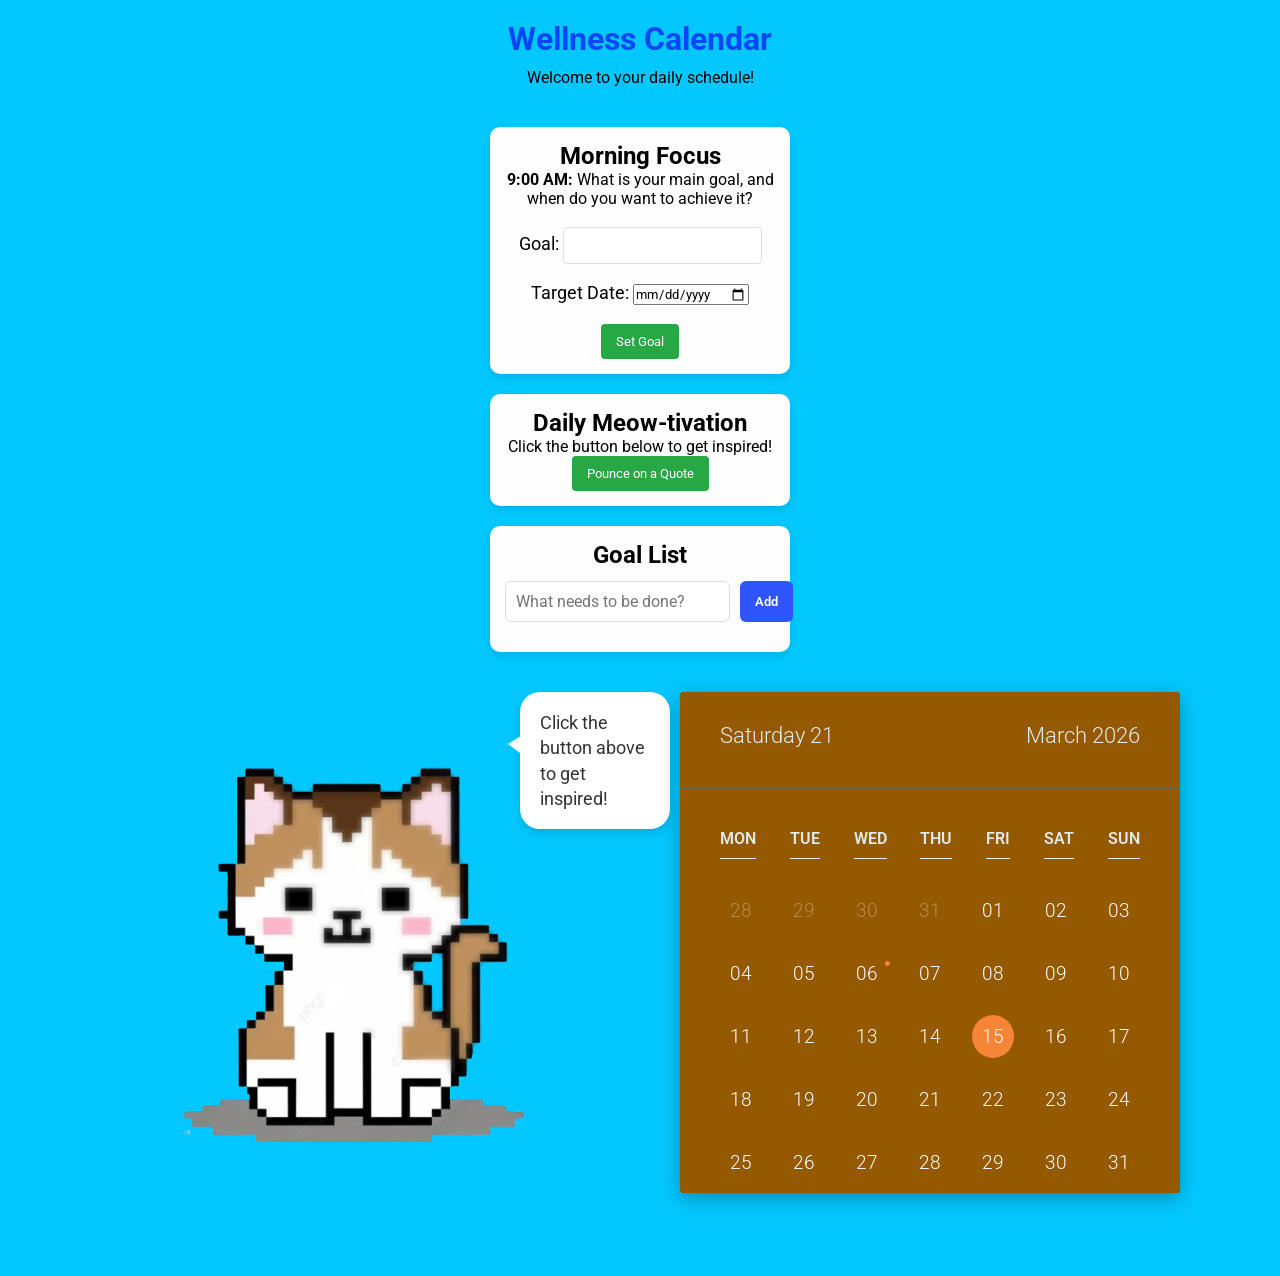
==== commit ea2d838d: "Added Tasks" ====
--- a/Frontend Work/website.html
+++ b/Frontend Work/website.html
@@ -165,31 +165,6 @@
         </div>
     </div>
 
-    <div class="shop-panel-static">
-        <div class="shop-header">
-            <h3>Prawn Shop</h3>
-        </div>
-        <div class="shop-items">
-            <div class="shop-item">
-                <h4>Top Hat</h4>
-                <p>Cost: 100</p>
-                <button onclick="shopping(0)">Buy</button>
-            </div>
-            <div class="shop-item">
-                <h4>Milk</h4>
-                <p>Cost: 10</p>
-                <button onclick="shopping(1)">Buy</button>
-            </div>
-            <div class="shop-item">
-                <h4>Cat Feed</h4>
-                <p>Cost: 5</p>
-                <button onclick="shopping(2)">Buy</button>
-            </div>
-        </div>
-        <div id="currency-container">
-            <p>Currency: <span id="currencyDisplay">0</span></p>
-        </div>
-
     <script src="https://code.jquery.com/jquery-3.6.0.min.js"></script>
     
     <script>
@@ -234,6 +209,6 @@
         });
     </script>  
     <script src="../catQuotes.js"></script>
-    <script src="./website.js"></script>   
+    </script>
 </body>
 </html>
--- a/Frontend Work/style.css
+++ b/Frontend Work/style.css
@@ -1,412 +1,299 @@
-/* --- General & Wellness Header Styles --- */
-* {
-    box-sizing: border-box;
-    font-family: 'Roboto', sans-serif;
-    list-style: none;
-    margin: 0;
-    outline: none;
-    padding: 0;
-}
-
-a {
-    text-decoration: none;
-}
-
-body, html {
-    height: 100%;
-}
-
-body {
-    background: #03c8ff;
-    text-align: center;
-}
-
-.header-section {
-    padding: 20px;
-}
-
-.header-section h1 {
-    color: #0546f7; 
-    margin-bottom: 10px;
-}
-
-.schedule-card {
-    background-color: rgb(253, 253, 253);
-    padding: 15px;
-    border-radius: 10px;
-    width: 300px;
-    margin: 20px auto;
-    box-shadow: 0 4px 8px rgba(0,0,0,0.1);
-}
-
-/* --- Calendar UI Styles --- */
-/* Container for calendar and image */
-/* Changed container alignment for chat bubble */
-.container {
-    align-items: flex-start;
-    display: flex;
-    justify-content: center;
-    gap: 10px;
-    margin: 40px auto;
-    max-width: 1100px;
-    width:90%;
-
-}
-
-    #box1{
-        flex: 0 0 140px;
+
+
+        /* --- General & Wellness Header Styles --- */
+        * {
+            box-sizing: border-box;
+            font-family: 'Roboto', sans-serif;
+            list-style: none;
+            margin: 0;
+            outline: none;
+            padding: 0;
+        }
+
+        a {
+            text-decoration: none;
+        }
+
+        body, html {
+            height: 100%;
+        }
+
+        body {
+            background: #03c8ff;
+            text-align: center;
+        }
+
+        .header-section {
+            padding: 20px;
+        }
+
+        .header-section h1 {
+            color: #0546f7; 
+            margin-bottom: 10px;
+        }
+
+        .schedule-card {
+            background-color: rgb(253, 253, 253);
+            padding: 15px;
+            border-radius: 10px;
+            width: 300px;
+            margin: 20px auto;
+            box-shadow: 0 4px 8px rgba(0,0,0,0.1);
+        }
+
+        /* --- Calendar UI Styles --- */
+        /* Container for calendar and image */
+        /* Changed container alignment for chat bubble */
+        .container {
+            align-items: flex-start;
+            display: flex;
+            justify-content: center;
+            gap: 10px;
+            margin: 40px auto;
+            max-width: 1100px;
+            width:90%;
+        
+        }
+        
+            #box1{
+                flex: 0 0 140px;
+            }
+            .styled-image {
+                width: 100%;
+                height: auto;
+                display: block;
+                margin: 0;
+            }
+            .large-border{
+                border: 4px solid #1b6b6f;
+                padding: 8px;
+                background: white;
+            }
+        
+        .calendar {
+            flex: 0 0 500px;
+            width: 500px;
+            background: #955200;
+            border-radius: 4px;
+            box-shadow: 0 5px 20px rgba(0, 0, 0, .3);
+            height: 501px;
+            perspective: 1000px;
+            transition: transform .9s;
+            transform-style: preserve-3d;
+            position: relative; /* Added to keep front/back contained */
+        }
+
+        /* Front & Back positioning for 3D Flip */
+        .front, .back {
+            backface-visibility: hidden;
+            position: absolute;
+            top: 0;
+            left: 0;
+            width: 100%;
+            height: 100%;
+            border-radius: 4px;
+        }
+
+        /* Front - Calendar */
+        .front {
+            transform: rotateY(0deg);
+            background: #945901;
+            z-index: 2;
+        }
+
+        .current-date {
+            border-bottom: 1px solid rgba(73, 114, 133, .6);
+            display: flex;
+            justify-content: space-between;
+            padding: 30px 40px;
+        }
+
+        .current-date h1 {
+            color: #dfebed;
+            font-size: 1.4em;
+            font-weight: 300;
+        }
+
+        .week-days {
+            color: #dfebed;
+            display: flex;
+            justify-content: space-between;
+            font-weight: 600;
+            padding: 30px 40px;
+        }
+
+        .weeks {
+            color: #fff;
+            display: flex;
+            flex-direction: column;
+            padding: 0 40px;
+        }
+
+        .weeks div {
+            display: flex;
+            font-size: 1.2em;
+            font-weight: 300;
+            justify-content: space-between;
+            margin-bottom: 20px;
+            width: 100%;
+        }
+
+        .last-month {
+            opacity: .3;
+        }
+
+        .weeks span {
+            padding: 10px;
+            transition: all 0.2s;
+        }
+
+        .weeks span.active {
+            background: #f78536;
+            border-radius: 50%;
+        }
+
+        .weeks span:not(.last-month):hover {
+            cursor: pointer;
+            font-weight: 600;
+            color: #f78536;
+        }
+
+        .event {
+            position: relative;
+        }
+
+        .event:after {
+            content: '•';
+            color: #f78536;
+            font-size: 1.4em;
+            position: absolute;
+            right: -4px;
+            top: -4px;
+        }
+
+        /* Back - Event form */
+        .back {
+            transform: rotateY(180deg);
+            background: #2b4450;
+        }
+
+        .back input {
+            background: none;
+            border: none;
+            border-bottom: 1px solid rgba(73, 114, 133, .6);
+            color: #dfebed;
+            font-size: 1.4em;
+            font-weight: 300;
+            padding: 30px 40px;
+            width: 100%;
+        }
+
+        .info {
+            color: #dfebed;
+            display: flex;
+            flex-direction: column;
+            font-weight: 600;
+            font-size: 1.2em;
+            padding: 30px 40px;
+            text-align: left;
+        }
+
+        .info div:not(.observations) {
+            margin-bottom: 40px;
+        }
+
+        .info span {
+            font-weight: 300;
+        }
+
+        .info .date {
+            display: flex;
+            justify-content: space-between;
+        }
+
+        .info .date p {
+            width: 50%;
+        }
+
+        .info .address p {
+            width: 100%;
+        }
+
+        .actions {
+            bottom: 0;
+            border-top: 1px solid rgba(73, 114, 133, .6);
+            display: flex;
+            justify-content: space-between;
+            position: absolute;
+            width: 100%;
+        }
+
+        .actions button {
+            background: none;
+            border: 0;
+            color: #fff;
+            font-weight: 600;
+            letter-spacing: 3px;
+            margin: 0;
+            padding: 30px 0;
+            text-transform: uppercase;
+            width: 50%;
+            transition: background 0.3s;
+        }
+
+        .actions button:first-of-type {
+            border-right: 1px solid rgba(73, 114, 133, .6);
+        }
+
+        .actions button:hover {
+            background: #497285;
+            cursor: pointer;
+        }
+
+        .actions button:active {
+            background: #5889a0;
+            outline: none;
+        }
+
+        /* Flip animation trigger */
+        .calendar.flip {
+            transform: rotateY(180deg);
+        }
+        .styled-image {
+        width: 90%;
+        height: auto; /* Maintains aspect ratio */
+        margin: 10px;
+        }
+        
+        .chat-bubble {
+            position: relative;
+            background: white;
+            color: #333;
+            padding: 18px 20px;
+            border-radius: 20px;
+            max-width: 160px;
+            min-height: 80px;
+            display: flex;
+            align-items: center;
+            justify-content: center;
+            text-align: left;
+            font-size: 18px;
+            line-height: 1.4;
+            box-shadow: 0 4px 10px rgba(0,0,0,0.15);
+            margin-left: -20px;
+        }
+
+        .chat-bubble::after {
+            content: "";
+            position: absolute;
+            left: -12px;
+            top: 42px;
+            border-top: 10px solid transparent;
+            border-bottom: 12px solid transparent;
+            border-right: 16px solid white;
     }
-    .styled-image {
-        width: 100%;
-        height: auto;
-        display: block;
-        margin: 0;
-    }
-    .large-border{
-        border: 4px solid #1b6b6f;
-        padding: 8px;
-        background: white;
-    }
-
-.calendar {
-    flex: 0 0 500px;
-    width: 500px;
-    background: #955200;
-    border-radius: 4px;
-    box-shadow: 0 5px 20px rgba(0, 0, 0, .3);
-    height: 501px;
-    perspective: 1000px;
-    transition: transform .9s;
-    transform-style: preserve-3d;
-    position: relative; /* Added to keep front/back contained */
-}
-
-/* Front & Back positioning for 3D Flip */
-.front, .back {
-    backface-visibility: hidden;
-    position: absolute;
-    top: 0;
-    left: 0;
-    width: 100%;
-    height: 100%;
-    border-radius: 4px;
-}
-
-/* Front - Calendar */
-.front {
-    transform: rotateY(0deg);
-    background: #945901;
-    z-index: 2;
-}
-
-.current-date {
-    border-bottom: 1px solid rgba(73, 114, 133, .6);
-    display: flex;
-    justify-content: space-between;
-    padding: 30px 40px;
-}
-
-.current-date h1 {
-    color: #dfebed;
-    font-size: 1.4em;
-    font-weight: 300;
-}
-
-.week-days {
-    color: #dfebed;
-    display: flex;
-    justify-content: space-between;
-    font-weight: 600;
-    padding: 30px 40px;
-}
-
-.weeks {
-    color: #fff;
-    display: flex;
-    flex-direction: column;
-    padding: 0 40px;
-}
-
-.weeks div {
-    display: flex;
-    font-size: 1.2em;
-    font-weight: 300;
-    justify-content: space-between;
-    margin-bottom: 20px;
-    width: 100%;
-}
-
-.last-month {
-    opacity: .3;
-}
-
-.weeks span {
-    padding: 10px;
-    transition: all 0.2s;
-}
-
-.weeks span.active {
-    background: #f78536;
-    border-radius: 50%;
-}
-
-.weeks span:not(.last-month):hover {
-    cursor: pointer;
-    font-weight: 600;
-    color: #f78536;
-}
-
-.event {
-    position: relative;
-}
-
-.event:after {
-    content: '•';
-    color: #f78536;
-    font-size: 1.4em;
-    position: absolute;
-    right: -4px;
-    top: -4px;
-}
-
-/* Back - Event form */
-.back {
-    transform: rotateY(180deg);
-    background: #2b4450;
-}
-
-.back input {
-    background: none;
-    border: none;
-    border-bottom: 1px solid rgba(73, 114, 133, .6);
-    color: #dfebed;
-    font-size: 1.4em;
-    font-weight: 300;
-    padding: 30px 40px;
-    width: 100%;
-}
-
-.info {
-    color: #dfebed;
-    display: flex;
-    flex-direction: column;
-    font-weight: 600;
-    font-size: 1.2em;
-    padding: 30px 40px;
-    text-align: left;
-}
-
-.info div:not(.observations) {
-    margin-bottom: 40px;
-}
-
-.info span {
-    font-weight: 300;
-}
-
-.info .date {
-    display: flex;
-    justify-content: space-between;
-}
-
-.info .date p {
-    width: 50%;
-}
-
-.info .address p {
-    width: 100%;
-}
-
-.actions {
-    bottom: 0;
-    border-top: 1px solid rgba(73, 114, 133, .6);
-    display: flex;
-    justify-content: space-between;
-    position: absolute;
-    width: 100%;
-}
-
-.actions button {
-    background: none;
-    border: 0;
-    color: #fff;
-    font-weight: 600;
-    letter-spacing: 3px;
-    margin: 0;
-    padding: 30px 0;
-    text-transform: uppercase;
-    width: 50%;
-    transition: background 0.3s;
-}
-
-.actions button:first-of-type {
-    border-right: 1px solid rgba(73, 114, 133, .6);
-}
-
-.actions button:hover {
-    background: #497285;
-    cursor: pointer;
-}
-
-.actions button:active {
-    background: #5889a0;
-    outline: none;
-}
-
-/* Flip animation trigger */
-.calendar.flip {
-    transform: rotateY(180deg);
-}
-.styled-image {
-width: 90%;
-height: auto; /* Maintains aspect ratio */
-margin: 10px;
-}
-
-/*new stuff for the CSS file*/
-.container2{
-    display: flex;
-    justify-content: center;
-    gap: 30px;
-    flex-wrap: wrap;
-    margin-top: 30px;
-}
-
-.shop-panel-static{
-
-    
-    width: 320px;
-    background: #fff;
-    border-radius: 5px;
-    box-shadow: 0 5px 5px rgba(0, 0, 0, 0.1);
-    font-family: 'roboto', sans-serif;
-    overflow: hidden;
-}
-
-.shop-header{
-    background: #1b6b6f;
-    color: #fff;
-    padding: 15px;
-    text-align: center;
-}
-
-.shop-header h3{
-    margin: 0;
-    font-size: 1.2rem;
-}
-
-.shop-items{
-    padding: 15px;
-}
-/* individual item*/
-.shop-item{
-    display: flex;
-    justify-content: space-between;
-    align-items: center;
-    margin-bottom: 10px;
-}
-
-.shop-item:last-child{
-    margin-bottom: 0;
-}
-
-.item-info{
-    display: flex;
-    flex-direction: column;
-}
-
-.item-name{
-    font-weight: 600;
-    font-size: 1rem;
-}
-.item-price{
-    color: #888;
-    font-size: 0.9rem;
-    margin-top: 3px;
-}
-
-/*buy button ui*/
-.buy-button{
-    background: #1b6b6f;
-    color: #fff;
-    border: none;
-    padding: 8px 12px;
-    border-radius: 3px;
-    cursor: pointer;
-    transition: background 0.3s;
-}
-
-/*counter for pawpoints*/
-.wallet-display{
-    background: #fff;
-    color: #1b6b6f;
-    padding: 10px 15px;
-    border-radius: 5px;
-    font-weight: 600;
-    font-size: 1rem;
-    margin-bottom: 20px;
-}
-
-.chat-bubble {
-    position: relative;
-    background: white;
-    color: #333;
-    padding: 18px 20px;
-    border-radius: 20px;
-    max-width: 160px;
-    min-height: 80px;
-    display: flex;
-    align-items: center;
-    justify-content: center;
-    text-align: left;
-    font-size: 18px;
-    line-height: 1.4;
-    box-shadow: 0 4px 10px rgba(0,0,0,0.15);
-    margin-left: -20px;
-}
-
-.chat-bubble::after {
-    content: "";
-    position: absolute;
-    left: -12px;
-    top: 42px;
-    border-top: 10px solid transparent;
-    border-bottom: 12px solid transparent;
-    border-right: 16px solid white;
-}
-
-.chat-bubble p {
-    margin: 0;
-}
-
-#box1{
-        flex: 0 0 140px;
-        margin-right:-70px;
-}
-
-
-
-.wallet-label{
-    color: #888;
-    font-size: 0.9rem;
-    margin-bottom: 5px;
-}
-
-.wallet-amount{
-    color: #1b6b6f;
-    font-size: 1.2rem;
-    font-weight: 700;
-}
-
-#currency-container {
-    padding: 8px 16px;
-}
-
-#currency-container span {
-    font-weight: bold;
-}
-
-.chat-bubble p {
+
+        .chat-bubble p {
             margin: 0;
     }
             #box1{
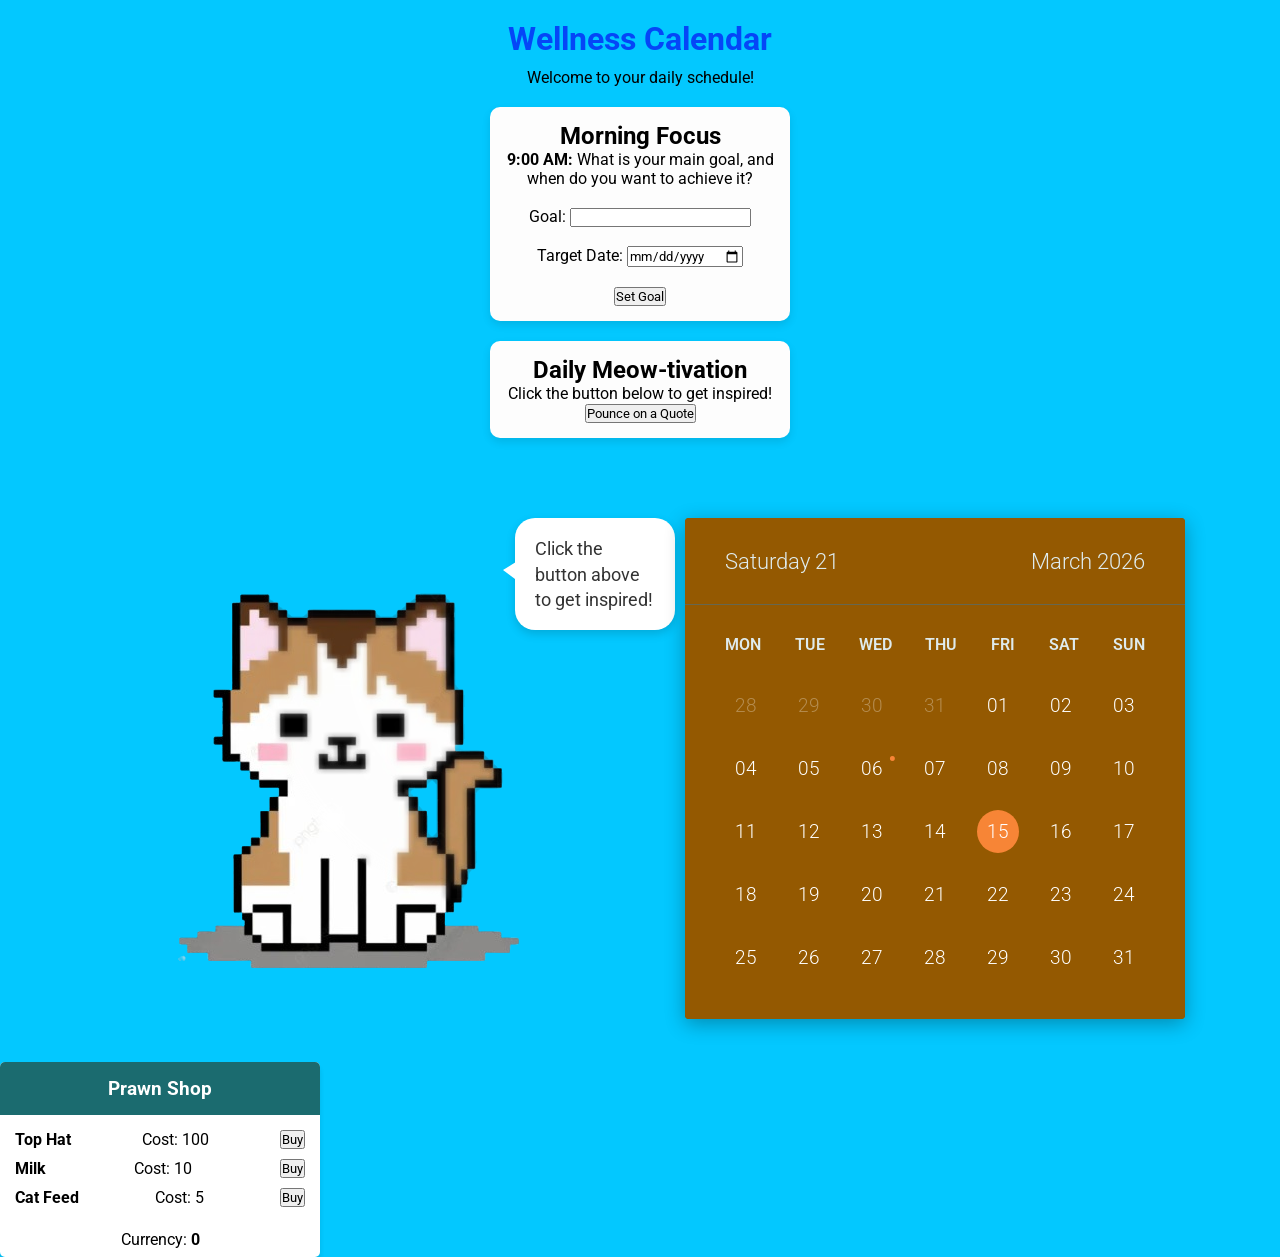
==== commit 25a29d62: "fix functionality pt 2" ====
--- a/Frontend Work/website.html
+++ b/Frontend Work/website.html
@@ -11,16 +11,13 @@
     <link rel="stylesheet" href="style.css">
 </head>
 <body>
-<script src="Newtask.js"></script>
+
     <div class="header-section">
         <h1>Wellness Calendar</h1>
         <p>Welcome to your daily schedule!</p>
-        
-        <div class="header-section">
-
-        <div class="header-card">
+
         <div class="schedule-card">
-            <h2>Morning Focus</h2> 
+            <h2>Morning Focus</h2>
             <p><strong>9:00 AM:</strong> What is your main goal, and when do you want to achieve it? </p><br>
                 <label> Goal: 
                     <input type="text" name="goal"> </label>
@@ -30,27 +27,14 @@
                 <br><br>
                 <button onclick="setGoal()">Set Goal</button>
         </div>
-    </div>
-
+        
         <div class="schedule-card">
             <h2>Daily Meow-tivation</h2>
-            Click the button below to get inspired!
+            <p id="quote">Click the button below to get inspired!</p>
             <button onclick="speakRandomQuote()">Pounce on a Quote</button>
         </div>
-        <!-- New Task added -->
-        <div class="schedule-card task-card">
-        <h2>Goal List</h2>
-
-        <div class="input-section">
-            <input type="text" id="taskInput" placeholder="What needs to be done?">
-            <button id="addBtn">Add</button>
-        </div>
-
-        <ul id="checklist"></ul>
-    </div>
-
-    
-    <div class="container"> 
+    </div>
+    <div class="container">
     <div id="box1">
         <img class="style-image" src="/Picture/CUTE CAT.png" alt="Cute cat">
     </div>
@@ -164,6 +148,31 @@
             </div>
         </div>
     </div>
+
+    <div class="shop-panel-static">
+        <div class="shop-header">
+            <h3>Prawn Shop</h3>
+        </div>
+        <div class="shop-items">
+            <div class="shop-item">
+                <h4>Top Hat</h4>
+                <p>Cost: 100</p>
+                <button onclick="shopping(0)">Buy</button>
+            </div>
+            <div class="shop-item">
+                <h4>Milk</h4>
+                <p>Cost: 10</p>
+                <button onclick="shopping(1)">Buy</button>
+            </div>
+            <div class="shop-item">
+                <h4>Cat Feed</h4>
+                <p>Cost: 5</p>
+                <button onclick="shopping(2)">Buy</button>
+            </div>
+        </div>
+        <div id="currency-container">
+            <p>Currency: <span id="currencyDisplay">0</span></p>
+        </div>
 
     <script src="https://code.jquery.com/jquery-3.6.0.min.js"></script>
     
@@ -209,6 +218,6 @@
         });
     </script>  
     <script src="../catQuotes.js"></script>
-    </script>
+    <script src="./website.js"></script>   
 </body>
 </html>
--- a/Frontend Work/style.css
+++ b/Frontend Work/style.css
@@ -1,454 +1,408 @@
-
-
-        /* --- General & Wellness Header Styles --- */
-        * {
-            box-sizing: border-box;
-            font-family: 'Roboto', sans-serif;
-            list-style: none;
-            margin: 0;
-            outline: none;
-            padding: 0;
-        }
-
-        a {
-            text-decoration: none;
-        }
-
-        body, html {
-            height: 100%;
-        }
-
-        body {
-            background: #03c8ff;
-            text-align: center;
-        }
-
-        .header-section {
-            padding: 20px;
-        }
-
-        .header-section h1 {
-            color: #0546f7; 
-            margin-bottom: 10px;
-        }
-
-        .schedule-card {
-            background-color: rgb(253, 253, 253);
-            padding: 15px;
-            border-radius: 10px;
-            width: 300px;
-            margin: 20px auto;
-            box-shadow: 0 4px 8px rgba(0,0,0,0.1);
-        }
-
-        /* --- Calendar UI Styles --- */
-        /* Container for calendar and image */
-        /* Changed container alignment for chat bubble */
-        .container {
-            align-items: flex-start;
-            display: flex;
-            justify-content: center;
-            gap: 10px;
-            margin: 40px auto;
-            max-width: 1100px;
-            width:90%;
-        
-        }
-        
-            #box1{
-                flex: 0 0 140px;
-            }
-            .styled-image {
-                width: 100%;
-                height: auto;
-                display: block;
-                margin: 0;
-            }
-            .large-border{
-                border: 4px solid #1b6b6f;
-                padding: 8px;
-                background: white;
-            }
-        
-        .calendar {
-            flex: 0 0 500px;
-            width: 500px;
-            background: #955200;
-            border-radius: 4px;
-            box-shadow: 0 5px 20px rgba(0, 0, 0, .3);
-            height: 501px;
-            perspective: 1000px;
-            transition: transform .9s;
-            transform-style: preserve-3d;
-            position: relative; /* Added to keep front/back contained */
-        }
-
-        /* Front & Back positioning for 3D Flip */
-        .front, .back {
-            backface-visibility: hidden;
-            position: absolute;
-            top: 0;
-            left: 0;
-            width: 100%;
-            height: 100%;
-            border-radius: 4px;
-        }
-
-        /* Front - Calendar */
-        .front {
-            transform: rotateY(0deg);
-            background: #945901;
-            z-index: 2;
-        }
-
-        .current-date {
-            border-bottom: 1px solid rgba(73, 114, 133, .6);
-            display: flex;
-            justify-content: space-between;
-            padding: 30px 40px;
-        }
-
-        .current-date h1 {
-            color: #dfebed;
-            font-size: 1.4em;
-            font-weight: 300;
-        }
-
-        .week-days {
-            color: #dfebed;
-            display: flex;
-            justify-content: space-between;
-            font-weight: 600;
-            padding: 30px 40px;
-        }
-
-        .weeks {
-            color: #fff;
-            display: flex;
-            flex-direction: column;
-            padding: 0 40px;
-        }
-
-        .weeks div {
-            display: flex;
-            font-size: 1.2em;
-            font-weight: 300;
-            justify-content: space-between;
-            margin-bottom: 20px;
-            width: 100%;
-        }
-
-        .last-month {
-            opacity: .3;
-        }
-
-        .weeks span {
-            padding: 10px;
-            transition: all 0.2s;
-        }
-
-        .weeks span.active {
-            background: #f78536;
-            border-radius: 50%;
-        }
-
-        .weeks span:not(.last-month):hover {
-            cursor: pointer;
-            font-weight: 600;
-            color: #f78536;
-        }
-
-        .event {
-            position: relative;
-        }
-
-        .event:after {
-            content: '•';
-            color: #f78536;
-            font-size: 1.4em;
-            position: absolute;
-            right: -4px;
-            top: -4px;
-        }
-
-        /* Back - Event form */
-        .back {
-            transform: rotateY(180deg);
-            background: #2b4450;
-        }
-
-        .back input {
-            background: none;
-            border: none;
-            border-bottom: 1px solid rgba(73, 114, 133, .6);
-            color: #dfebed;
-            font-size: 1.4em;
-            font-weight: 300;
-            padding: 30px 40px;
-            width: 100%;
-        }
-
-        .info {
-            color: #dfebed;
-            display: flex;
-            flex-direction: column;
-            font-weight: 600;
-            font-size: 1.2em;
-            padding: 30px 40px;
-            text-align: left;
-        }
-
-        .info div:not(.observations) {
-            margin-bottom: 40px;
-        }
-
-        .info span {
-            font-weight: 300;
-        }
-
-        .info .date {
-            display: flex;
-            justify-content: space-between;
-        }
-
-        .info .date p {
-            width: 50%;
-        }
-
-        .info .address p {
-            width: 100%;
-        }
-
-        .actions {
-            bottom: 0;
-            border-top: 1px solid rgba(73, 114, 133, .6);
-            display: flex;
-            justify-content: space-between;
-            position: absolute;
-            width: 100%;
-        }
-
-        .actions button {
-            background: none;
-            border: 0;
-            color: #fff;
-            font-weight: 600;
-            letter-spacing: 3px;
-            margin: 0;
-            padding: 30px 0;
-            text-transform: uppercase;
-            width: 50%;
-            transition: background 0.3s;
-        }
-
-        .actions button:first-of-type {
-            border-right: 1px solid rgba(73, 114, 133, .6);
-        }
-
-        .actions button:hover {
-            background: #497285;
-            cursor: pointer;
-        }
-
-        .actions button:active {
-            background: #5889a0;
-            outline: none;
-        }
-
-        /* Flip animation trigger */
-        .calendar.flip {
-            transform: rotateY(180deg);
-        }
-        .styled-image {
-        width: 90%;
-        height: auto; /* Maintains aspect ratio */
-        margin: 10px;
-        }
-        
-        .chat-bubble {
-            position: relative;
-            background: white;
-            color: #333;
-            padding: 18px 20px;
-            border-radius: 20px;
-            max-width: 160px;
-            min-height: 80px;
-            display: flex;
-            align-items: center;
-            justify-content: center;
-            text-align: left;
-            font-size: 18px;
-            line-height: 1.4;
-            box-shadow: 0 4px 10px rgba(0,0,0,0.15);
-            margin-left: -20px;
-        }
-
-        .chat-bubble::after {
-            content: "";
-            position: absolute;
-            left: -12px;
-            top: 42px;
-            border-top: 10px solid transparent;
-            border-bottom: 12px solid transparent;
-            border-right: 16px solid white;
+/* --- General & Wellness Header Styles --- */
+* {
+    box-sizing: border-box;
+    font-family: 'Roboto', sans-serif;
+    list-style: none;
+    margin: 0;
+    outline: none;
+    padding: 0;
+}
+
+a {
+    text-decoration: none;
+}
+
+body, html {
+    height: 100%;
+}
+
+body {
+    background: #03c8ff;
+    text-align: center;
+}
+
+.header-section {
+    padding: 20px;
+}
+
+.header-section h1 {
+    color: #0546f7; 
+    margin-bottom: 10px;
+}
+
+.schedule-card {
+    background-color: rgb(253, 253, 253);
+    padding: 15px;
+    border-radius: 10px;
+    width: 300px;
+    margin: 20px auto;
+    box-shadow: 0 4px 8px rgba(0,0,0,0.1);
+}
+
+/* --- Calendar UI Styles --- */
+/* Container for calendar and image */
+/* Changed container alignment for chat bubble */
+.container {
+    align-items: flex-start;
+    display: flex;
+    justify-content: center;
+    gap: 10px;
+    margin: 40px auto;
+    max-width: 1100px;
+    width:90%;
+
+}
+
+    #box1{
+        flex: 0 0 140px;
     }
-
-        .chat-bubble p {
-            margin: 0;
+    .styled-image {
+        width: 100%;
+        height: auto;
+        display: block;
+        margin: 0;
     }
-            #box1{
-                flex: 0 0 140px;
-                margin-right:-70px;
-            }
-            ;
-        /* General To-Do List Styles */
-body {
-    font-family: 'Segoe UI', Tahoma, Geneva, Verdana, sans-serif;
-    background-color: #f4f4f9;
+    .large-border{
+        border: 4px solid #1b6b6f;
+        padding: 8px;
+        background: white;
+    }
+
+.calendar {
+    flex: 0 0 500px;
+    width: 500px;
+    background: #955200;
+    border-radius: 4px;
+    box-shadow: 0 5px 20px rgba(0, 0, 0, .3);
+    height: 501px;
+    perspective: 1000px;
+    transition: transform .9s;
+    transform-style: preserve-3d;
+    position: relative; /* Added to keep front/back contained */
+}
+
+/* Front & Back positioning for 3D Flip */
+.front, .back {
+    backface-visibility: hidden;
+    position: absolute;
+    top: 0;
+    left: 0;
+    width: 100%;
+    height: 100%;
+    border-radius: 4px;
+}
+
+/* Front - Calendar */
+.front {
+    transform: rotateY(0deg);
+    background: #945901;
+    z-index: 2;
+}
+
+.current-date {
+    border-bottom: 1px solid rgba(73, 114, 133, .6);
+    display: flex;
+    justify-content: space-between;
+    padding: 30px 40px;
+}
+
+.current-date h1 {
+    color: #dfebed;
+    font-size: 1.4em;
+    font-weight: 300;
+}
+
+.week-days {
+    color: #dfebed;
+    display: flex;
+    justify-content: space-between;
+    font-weight: 600;
+    padding: 30px 40px;
+}
+
+.weeks {
+    color: #fff;
+    display: flex;
+    flex-direction: column;
+    padding: 0 40px;
+}
+
+.weeks div {
+    display: flex;
+    font-size: 1.2em;
+    font-weight: 300;
+    justify-content: space-between;
+    margin-bottom: 20px;
+    width: 100%;
+}
+
+.last-month {
+    opacity: .3;
+}
+
+.weeks span {
+    padding: 10px;
+    transition: all 0.2s;
+}
+
+.weeks span.active {
+    background: #f78536;
+    border-radius: 50%;
+}
+
+.weeks span:not(.last-month):hover {
+    cursor: pointer;
+    font-weight: 600;
+    color: #f78536;
+}
+
+.event {
+    position: relative;
+}
+
+.event:after {
+    content: '•';
+    color: #f78536;
+    font-size: 1.4em;
+    position: absolute;
+    right: -4px;
+    top: -4px;
+}
+
+/* Back - Event form */
+.back {
+    transform: rotateY(180deg);
+    background: #2b4450;
+}
+
+.back input {
+    background: none;
+    border: none;
+    border-bottom: 1px solid rgba(73, 114, 133, .6);
+    color: #dfebed;
+    font-size: 1.4em;
+    font-weight: 300;
+    padding: 30px 40px;
+    width: 100%;
+}
+
+.info {
+    color: #dfebed;
+    display: flex;
+    flex-direction: column;
+    font-weight: 600;
+    font-size: 1.2em;
+    padding: 30px 40px;
+    text-align: left;
+}
+
+.info div:not(.observations) {
+    margin-bottom: 40px;
+}
+
+.info span {
+    font-weight: 300;
+}
+
+.info .date {
+    display: flex;
+    justify-content: space-between;
+}
+
+.info .date p {
+    width: 50%;
+}
+
+.info .address p {
+    width: 100%;
+}
+
+.actions {
+    bottom: 0;
+    border-top: 1px solid rgba(73, 114, 133, .6);
+    display: flex;
+    justify-content: space-between;
+    position: absolute;
+    width: 100%;
+}
+
+.actions button {
+    background: none;
+    border: 0;
+    color: #fff;
+    font-weight: 600;
+    letter-spacing: 3px;
+    margin: 0;
+    padding: 30px 0;
+    text-transform: uppercase;
+    width: 50%;
+    transition: background 0.3s;
+}
+
+.actions button:first-of-type {
+    border-right: 1px solid rgba(73, 114, 133, .6);
+}
+
+.actions button:hover {
+    background: #497285;
+    cursor: pointer;
+}
+
+.actions button:active {
+    background: #5889a0;
+    outline: none;
+}
+
+/* Flip animation trigger */
+.calendar.flip {
+    transform: rotateY(180deg);
+}
+.styled-image {
+width: 90%;
+height: auto; /* Maintains aspect ratio */
+margin: 10px;
+}
+
+/*new stuff for the CSS file*/
+.container2{
     display: flex;
     justify-content: center;
-    padding-top: 50px;
-}
-
-/* Input Section */
-.input-section {
-    display: flex;
-    gap: 10px;
+    gap: 30px;
+    flex-wrap: wrap;
+    margin-top: 30px;
+}
+
+.shop-panel-static{
+
+    
+    width: 320px;
+    background: #fff;
+    border-radius: 5px;
+    box-shadow: 0 5px 5px rgba(0, 0, 0, 0.1);
+    font-family: 'roboto', sans-serif;
+    overflow: hidden;
+}
+
+.shop-header{
+    background: #1b6b6f;
+    color: #fff;
+    padding: 15px;
+    text-align: center;
+}
+
+.shop-header h3{
+    margin: 0;
+    font-size: 1.2rem;
+}
+
+.shop-items{
+    padding: 15px;
+}
+/* individual item*/
+.shop-item{
+    display: flex;
+    justify-content: space-between;
+    align-items: center;
+    margin-bottom: 10px;
+}
+
+.shop-item:last-child{
+    margin-bottom: 0;
+}
+
+.item-info{
+    display: flex;
+    flex-direction: column;
+}
+
+.item-name{
+    font-weight: 600;
+    font-size: 1rem;
+}
+.item-price{
+    color: #888;
+    font-size: 0.9rem;
+    margin-top: 3px;
+}
+
+/*buy button ui*/
+.buy-button{
+    background: #1b6b6f;
+    color: #fff;
+    border: none;
+    padding: 8px 12px;
+    border-radius: 3px;
+    cursor: pointer;
+    transition: background 0.3s;
+}
+
+/*counter for pawpoints*/
+.wallet-display{
+    background: #fff;
+    color: #1b6b6f;
+    padding: 10px 15px;
+    border-radius: 5px;
+    font-weight: 600;
+    font-size: 1rem;
     margin-bottom: 20px;
 }
 
-input[type="text"] {
-    flex: 1;
-    padding: 10px;
-    border: 1px solid #ddd;
-    border-radius: 4px;
-}
-
-button {
-    padding: 10px 15px;
-    background-color: #28a745;
-    color: white;
-    border: none;
-    border-radius: 4px;
-    cursor: pointer;
-}
-
-button:hover {
-    background-color: #218838;
-}
-
-ul {
-    list-style: none;
-    padding: 0;
-}
-
-li {
+.chat-bubble {
+    position: relative;
+    background: white;
+    color: #333;
+    padding: 18px 20px;
+    border-radius: 20px;
+    max-width: 160px;
+    min-height: 80px;
     display: flex;
     align-items: center;
-    padding: 10px 0;
-    border-bottom: 1px solid #eee;
-}
-
-input[type="checkbox"] {
-    margin-right: 12px;
-    width: 18px;
-    height: 18px;
-    cursor: pointer;
-}
-
-/* THE MAGIC: Strike-through when checked */
-input[type="checkbox"]:checked + label {
-    text-decoration: line-through;
+    justify-content: center;
+    text-align: left;
+    font-size: 18px;
+    line-height: 1.4;
+    box-shadow: 0 4px 10px rgba(0,0,0,0.15);
+    margin-left: -20px;
+}
+
+.chat-bubble::after {
+    content: "";
+    position: absolute;
+    left: -12px;
+    top: 42px;
+    border-top: 10px solid transparent;
+    border-bottom: 12px solid transparent;
+    border-right: 16px solid white;
+}
+
+.chat-bubble p {
+    margin: 0;
+}
+
+#box1{
+        flex: 0 0 140px;
+        margin-right:-70px;
+}
+
+
+
+.wallet-label{
     color: #888;
-}
-
-label {
-    font-size: 1.1rem;
-    cursor: pointer;
-    flex: 1;
-}
-/* Task card inside your Wellness Calendar header */
-.task-card {
-    display: flex;
-    flex-direction: column;
-    justify-content: flex-start;
-}
-
-.task-card .input-section {
-    display: flex;
-    gap: 10px;
-    margin-top: 12px;
-    margin-bottom: 15px;
-    width: 100%;
-}
-
-.task-card input[type="text"] {
-    flex: 1;
-    padding: 10px;
-    border: 1px solid #ddd;
-    border-radius: 6px;
-    font-size: 16px;
-}
-
-.task-card button {
-    padding: 10px 15px;
-    background-color: #2f55ff;
-    color: white;
-    border: none;
-    border-radius: 6px;
-    cursor: pointer;
-    font-weight: 600;
-}
-
-.task-card button:hover {
-    background-color: #1f43e0;
-}
-
-.task-card ul {
-    list-style: none;
-    padding: 0;
-    margin: 0;
-    width: 100%;
-    text-align: left;
-}
-
-.task-card li {
-    display: flex;
-    align-items: center;
-    padding: 10px 0;
-    border-bottom: 1px solid #e5e5e5;
-}
-
-.task-card input[type="checkbox"] {
-    margin-right: 12px;
-    width: 18px;
-    height: 18px;
-    cursor: pointer;
-}
-
-.task-card input[type="checkbox"]:checked + label {
-    text-decoration: line-through;
-    color: #888;
-}
-
-.task-card label {
-    font-size: 1rem;
-    cursor: pointer;
-    flex: 1;
-    word-break: break-word;
-}
-.header-cards {
-    display: flex;
-    justify-content: center;
-    align-items: stretch;
-    gap: 20px;
-    margin-top: 20px;
-    flex-wrap: wrap;
-}
-
-.header-cards .schedule-card {
-    flex: 1 1 280px;
-    max-width: 320px;
-}
-        
-  
+    font-size: 0.9rem;
+    margin-bottom: 5px;
+}
+
+.wallet-amount{
+    color: #1b6b6f;
+    font-size: 1.2rem;
+    font-weight: 700;
+}
+
+#currency-container {
+    padding: 8px 16px;
+}
+
+#currency-container span {
+    font-weight: bold;
+}
+
